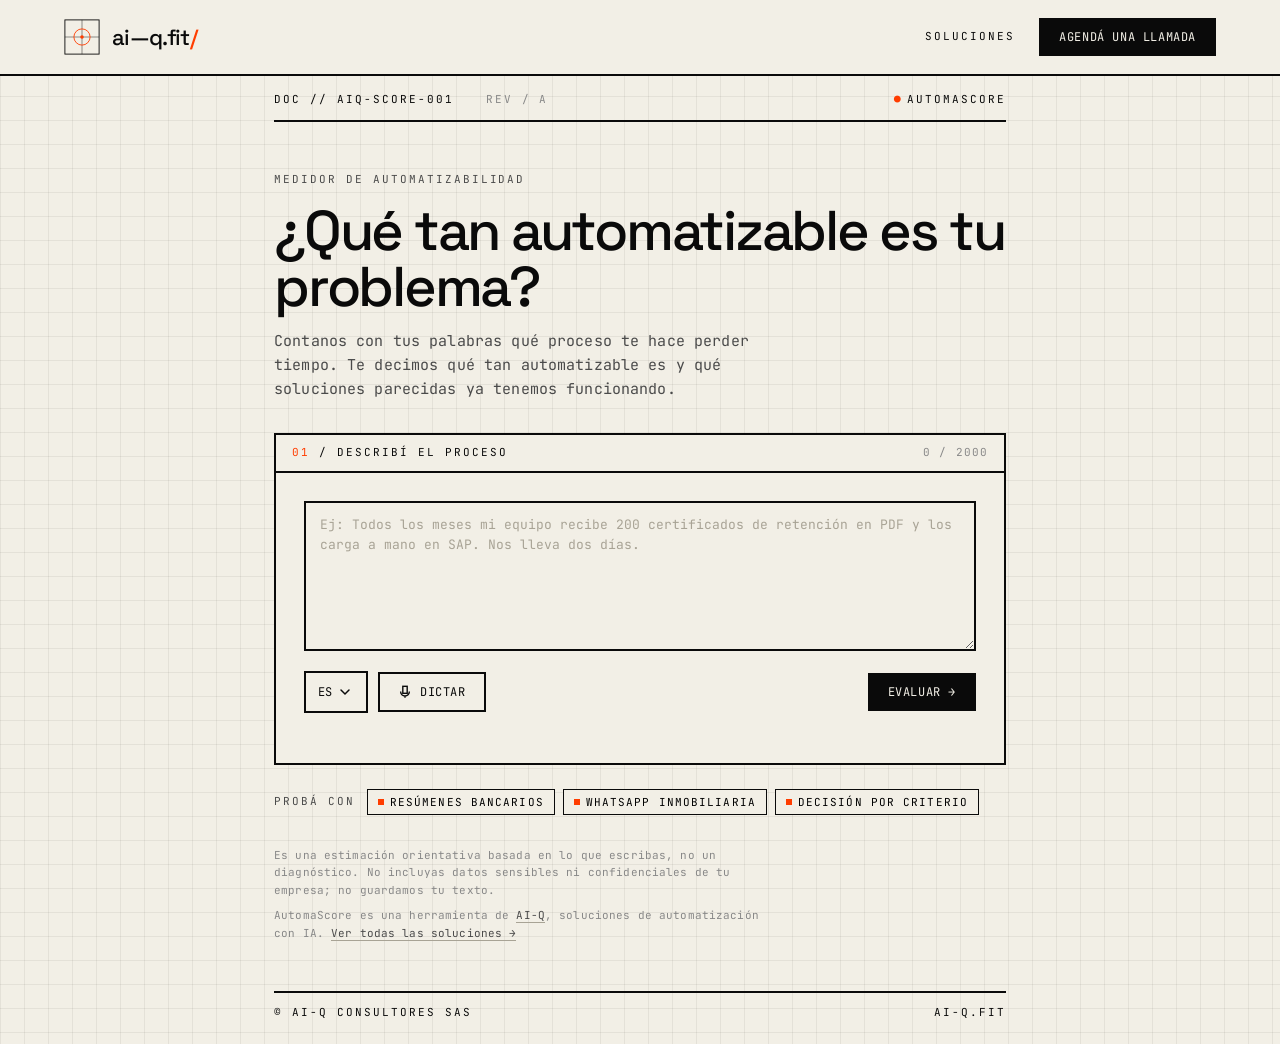
==== site/index.html @ f3881fb4 "UI: usar sistema Blueprint de ai-q.fit (blueprint.css, favicon), estado 'analizando' y follow-up sin" ====
<!DOCTYPE html>
<html lang="es">
<head>
<meta charset="UTF-8">
<meta name="viewport" content="width=device-width, initial-scale=1.0">
<title>AutomaScore · ¿Qué tan automatizable es tu problema?</title>
<meta name="description" content="Contanos qué proceso te hace perder tiempo y te decimos qué tan automatizable es, con ejemplos de soluciones que AI-Q ya tiene funcionando.">
<link rel="canonical" href="https://automascore.com/">
<link rel="icon" type="image/svg+xml" href="favicon.svg">
<link rel="preconnect" href="https://fonts.googleapis.com">
<link rel="preconnect" href="https://fonts.gstatic.com" crossorigin>
<link href="https://fonts.googleapis.com/css2?family=Space+Grotesk:wght@400;500;600;700&family=JetBrains+Mono:wght@400;500;600;700&display=swap" rel="stylesheet">
<link rel="stylesheet" href="blueprint.css">
<style>
  .wrap{max-width:860px;margin:0 auto;padding:0 var(--aq-pad-page-x)}
  .hero{margin:48px 0 32px}
  .hero h1{font-size:clamp(32px,6vw,56px);line-height:1;letter-spacing:-.04em;margin:14px 0 14px;font-weight:500}
  .hero p{max-width:60ch;color:var(--aq-ink2);font-size:15px;margin:0}
  .brand-by{font-size:10px;letter-spacing:.18em;text-transform:uppercase;color:var(--aq-ink3);margin-left:10px;align-self:flex-end;padding-bottom:3px}
  .panel{margin-bottom:var(--aq-space-5)}
  .panel .textarea{min-height:150px;resize:vertical;line-height:1.55}
  .row{display:flex;justify-content:space-between;align-items:center;gap:12px;margin-top:14px;flex-wrap:wrap}
  .btns{display:flex;gap:10px;align-items:center;flex-wrap:wrap}
  .btns .select{width:auto;padding:11px 34px 11px 12px;font-size:12px}
  .btn svg{width:14px;height:14px;display:inline-block}
  .btn.mic.on{border-color:var(--aq-accent);color:var(--aq-accent)}
  .btn.mic.on .dot{display:inline-block;width:8px;height:8px;background:var(--aq-accent);animation:pulse 1s infinite}
  .btn.mic .dot{display:none}
  @keyframes pulse{50%{opacity:.2}}
  .count{font-size:11px;letter-spacing:.1em;color:var(--aq-ink3)}
  #micmsg{font-size:12px;color:var(--aq-ink2);margin:10px 0 0;min-height:1em}
  .chips{display:flex;flex-wrap:wrap;gap:8px;align-items:center;margin:0 0 var(--aq-space-6)}
  .chips .kicker{margin-right:4px}
  .chip{cursor:pointer;font-family:var(--aq-font-mono);transition:all var(--aq-t-fast)}
  .chip:hover{background:var(--aq-ink);color:var(--aq-paper)}
  .recap{border-left:3px solid var(--aq-mute1);padding:2px 0 2px 14px;margin:0 0 18px;font-size:12px;color:var(--aq-ink2);white-space:pre-wrap;max-height:7.5em;overflow:auto}
  .q{font-family:var(--aq-font-display);font-size:20px;line-height:1.3;letter-spacing:-.02em;margin:0 0 16px}
  /* Estado "analizando" */
  .think .panel-header .accent{animation:pulse 1.2s infinite}
  .steps{list-style:none;margin:0 0 18px;padding:0}
  .steps li{display:flex;gap:12px;align-items:center;margin:0;padding:7px 0;font-size:13px;color:var(--aq-mute2);transition:color .2s}
  .panel-body .steps li{padding-left:0}.panel-body .steps li::before{content:none}
  .steps li i{width:14px;height:14px;border:1.5px solid currentColor;flex-shrink:0;position:relative}
  .steps li.done{color:var(--aq-ink)}
  .steps li.done i{background:var(--aq-success);border-color:var(--aq-success)}
  .steps li.done i::after{content:"";position:absolute;left:3px;top:0;width:4px;height:8px;border:solid var(--aq-paper);border-width:0 2px 2px 0;transform:rotate(45deg)}
  .steps li.now{color:var(--aq-ink)}
  .steps li.now i{border-color:var(--aq-accent);animation:pulse 1s infinite}
  .scan{height:6px;border:1.5px solid var(--aq-ink);position:relative;overflow:hidden}
  .scan::after{content:"";position:absolute;top:0;bottom:0;width:30%;background:var(--aq-accent);animation:scan 1.3s ease-in-out infinite}
  @keyframes scan{0%{left:-30%}100%{left:100%}}
  #out.busy{opacity:.45;pointer-events:none;transition:opacity .2s}
  /* Resultado */
  .score{display:flex;align-items:baseline;gap:14px;flex-wrap:wrap}
  .score b{font-family:var(--aq-font-display);font-size:clamp(56px,12vw,88px);line-height:.9;letter-spacing:-.05em;font-weight:500}
  .score small{font-size:.35em;color:var(--aq-ink3);letter-spacing:0}
  .alta{color:var(--aq-success)}.media{color:var(--aq-warn)}.baja{color:var(--aq-accent)}
  .lvl{display:inline-block;border:2px solid currentColor;padding:3px 9px;font-size:11px;letter-spacing:.18em;text-transform:uppercase}
  .meter{height:12px;border:2px solid var(--aq-ink);margin:16px 0 14px;position:relative;background:repeating-linear-gradient(90deg,transparent 0 9.5%,var(--aq-grid-strong) 9.5% 10%)}
  .meter i{display:block;height:100%;background:currentColor}
  .res{font-size:14px;line-height:1.6;margin:0;color:var(--aq-ink)}
  .crit{display:grid;grid-template-columns:150px 1fr 24px;gap:12px;align-items:center;font-size:12px;margin:9px 0;text-transform:uppercase;letter-spacing:.08em}
  .cells{display:grid;grid-template-columns:repeat(5,1fr);gap:3px}
  .cells s{height:10px;border:1.5px solid var(--aq-ink);background:transparent;text-decoration:none}
  .cells s.on{background:var(--aq-ink)}
  .match{padding:14px 0;border-top:1.5px solid var(--aq-ink)}
  .match:first-child{border-top:0;padding-top:0}
  .match a{font-family:var(--aq-font-display);font-size:18px;font-weight:500;letter-spacing:-.02em;border-bottom:2px solid var(--aq-accent)}
  .match .label-tag{margin-left:10px;vertical-align:3px}
  .match p{margin:6px 0 0;font-size:12px;color:var(--aq-ink2)}
  .panel-body ul{margin:0;padding-left:0;list-style:none}
  .panel-body ul li{padding-left:22px;position:relative;font-size:13px}
  .panel-body ul li::before{content:'→';position:absolute;left:0;color:var(--aq-accent)}
  .cta{display:flex;gap:12px;flex-wrap:wrap;margin:8px 0 0}
  .err{border:2px solid var(--aq-accent);color:var(--aq-accent);padding:14px 16px;font-size:13px;margin-bottom:var(--aq-space-5)}
  .note{font-size:11px;line-height:1.6;color:var(--aq-ink3);margin:0 0 8px;max-width:70ch}
  .note a{color:var(--aq-ink2);border-bottom:1px solid var(--aq-mute2)}
  @media(max-width:520px){.crit{grid-template-columns:1fr 90px 20px;gap:8px;font-size:11px}.brand-by{display:none}}
  @media (prefers-reduced-motion:reduce){.scan::after,.steps li.now i,.think .panel-header .accent{animation:none}}
</style>
</head>
<body>

<header class="site-header">
  <div class="site-header-inner">
    <a class="brand" href="https://ai-q.fit">
      <svg class="brand-mark" viewBox="0 0 80 80" aria-hidden="true">
        <rect x="2" y="2" width="76" height="76" fill="none" stroke="#0A0A0A" stroke-width="2"/>
        <line x1="2" y1="40" x2="78" y2="40" stroke="#0A0A0A" stroke-width="1"/>
        <line x1="40" y1="2" x2="40" y2="78" stroke="#0A0A0A" stroke-width="1"/>
        <circle cx="40" cy="40" r="18" fill="none" stroke="#FF3D00" stroke-width="2"/>
        <circle cx="40" cy="40" r="4" fill="#FF3D00"/>
      </svg>
      <span class="brand-wordmark">ai—q.fit<span class="slash">/</span></span>
    </a>
    <nav class="site-nav" style="display:flex">
      <a class="nav-link" href="https://ai-q.fit/soluciones.html">Soluciones</a>
      <a class="btn primary" href="https://calendly.com/dingirfecho/ai-strategy-discovery-call" target="_blank" rel="noopener">Agendá una llamada</a>
    </nav>
  </div>
</header>

<main class="wrap">
  <div class="spec-strip spec-strip-top">
    <div class="spec-strip-group"><span>DOC // AIQ-SCORE-001</span><span class="mute2">REV / A</span></div>
    <div class="spec-strip-group"><span><span class="dot">●</span>AUTOMASCORE</span></div>
  </div>

  <section class="hero">
    <span class="kicker">Medidor de automatizabilidad</span>
    <h1 class="display">¿Qué tan automatizable es tu problema?</h1>
    <p>Contanos con tus palabras qué proceso te hace perder tiempo. Te decimos qué tan automatizable es y qué soluciones parecidas ya tenemos funcionando.</p>
  </section>

  <section class="panel" id="p1">
    <div class="panel-header"><span><span class="accent">01</span> / Describí el proceso</span><span class="count" id="c">0 / 2000</span></div>
    <div class="panel-body">
      <textarea id="t" class="textarea" maxlength="2000" placeholder="Ej: Todos los meses mi equipo recibe 200 certificados de retención en PDF y los carga a mano en SAP. Nos lleva dos días."></textarea>
      <div class="row">
        <div class="btns">
          <select id="lang" class="select" hidden aria-label="Idioma del dictado">
            <option value="es-AR" selected>ES</option>
            <option value="en-US">EN</option>
            <option value="pt-BR">PT</option>
          </select>
          <button id="mic" class="btn mic" type="button" hidden aria-pressed="false">
            <svg viewBox="0 0 16 16" fill="none" stroke="currentColor" stroke-width="1.6" aria-hidden="true"><rect x="5.5" y="1.5" width="5" height="8" /><path d="M3 7.5a5 5 0 0010 0M8 12.5v2"/></svg>
            <span class="dot"></span><span class="lbl">Dictar</span>
          </button>
        </div>
        <button id="go" class="btn primary" type="button">Evaluar →</button>
      </div>
      <p id="micmsg" aria-live="polite"></p>
    </div>
  </section>

  <div class="chips">
    <span class="kicker">Probá con</span>
    <button class="chip" type="button" data-e="Cada mes bajo los resúmenes del banco en PDF y los paso a Excel a mano para conciliar. Son 6 cuentas en distintos bancos."><span class="chip-dot"></span>resúmenes bancarios</button>
    <button class="chip" type="button" data-e="Tengo una inmobiliaria y los clientes escriben por WhatsApp a cualquier hora preguntando por propiedades. No llego a contestar todo."><span class="chip-dot"></span>WhatsApp inmobiliaria</button>
    <button class="chip" type="button" data-e="Mi jefe decide a ojo qué proveedores renegociar según cómo le cae cada uno."><span class="chip-dot"></span>decisión por criterio</button>
  </div>

  <div id="out" aria-live="polite"></div>
  <div id="think" aria-live="polite"></div>

  <p class="note">Es una estimación orientativa basada en lo que escribas, no un diagnóstico. No incluyas datos sensibles ni confidenciales de tu empresa; no guardamos tu texto.</p>
  <p class="note">AutomaScore es una herramienta de <a href="https://ai-q.fit">AI-Q</a>, soluciones de automatización con IA. <a href="https://ai-q.fit/soluciones.html">Ver todas las soluciones →</a></p>

  <div class="spec-strip spec-strip-bottom">
    <div class="spec-strip-group"><span>© AI-Q Consultores SAS</span></div>
    <div class="spec-strip-group"><span><a href="https://ai-q.fit">ai-q.fit</a></span></div>
  </div>
</main>

<script>
// URL del Worker desplegado (ver worker/worker.js)
const ENDPOINT = "https://api.automascore.com";
const CALENDLY = "https://calendly.com/dingirfecho/ai-strategy-discovery-call";
const MAXC = 2000;
const LABELS = {repetitividad:"Repetitividad",reglas_claras:"Reglas claras",datos:"Datos digitales",integracion:"Integrabilidad",impacto:"Impacto",riesgo_bajo:"Riesgo bajo"};
const STEPS = ["Leyendo tu descripción","Cruzando con las 11 soluciones del catálogo","Puntuando 6 criterios","Armando tu informe"];
const $ = id => document.getElementById(id);
const esc = s => String(s ?? "").replace(/[&<>"']/g, m => ({"&":"&amp;","<":"&lt;",">":"&gt;",'"':"&quot;","'":"&#39;"}[m]));

$("t").addEventListener("input", e => $("c").textContent = e.target.value.length + " / " + MAXC);
document.querySelectorAll(".chip").forEach(a => a.onclick = () => { $("t").value = a.dataset.e; $("t").dispatchEvent(new Event("input")); $("t").focus(); });

// ---- Dictado por voz (Web Speech API del navegador) ----
(() => {
  const SR = window.SpeechRecognition || window.webkitSpeechRecognition;
  const mic = $("mic"), msg = $("micmsg"), ta = $("t");
  if (!SR) return;                       // navegador sin soporte: el botón queda oculto
  mic.hidden = false;
  const sel = $("lang");
  sel.hidden = false;
  const rec = new SR();
  rec.lang = sel.value;                  // español por defecto, sin depender del idioma del navegador
  sel.onchange = () => { if (listening) rec.stop(); rec.lang = sel.value; };
  rec.continuous = true;
  rec.interimResults = true;
  let base = "", listening = false;

  const setUI = on => {
    listening = on;
    mic.classList.toggle("on", on);
    mic.setAttribute("aria-pressed", on);
    mic.querySelector(".lbl").textContent = on ? "Detener" : "Dictar";
    msg.textContent = on ? "Escuchando… hablá con naturalidad y después revisá el texto." : "";
  };
  rec.onresult = e => {
    let finals = "", interim = "";
    for (let i = 0; i < e.results.length; i++) {
      const tr = e.results[i][0].transcript;
      e.results[i].isFinal ? finals += tr : interim += tr;
    }
    ta.value = (base + " " + finals + interim).replace(/\s+/g, " ").trim().slice(0, MAXC);
    ta.dispatchEvent(new Event("input"));
  };
  rec.onerror = e => {
    const m = {"not-allowed":"No tenemos permiso para usar el micrófono. Habilitalo en el navegador.",
               "no-speech":"No escuchamos nada. Probá de nuevo.",
               "audio-capture":"No encontramos un micrófono.",
               "network":"El dictado necesita conexión a internet."};
    setUI(false);
    msg.textContent = m[e.error] || "No pudimos usar el dictado. Podés escribir el texto.";
  };
  rec.onend = () => { if (listening) setUI(false); };
  mic.onclick = () => {
    if (listening) { rec.stop(); return; }
    base = ta.value.trim();
    try { rec.start(); setUI(true); } catch { /* ya estaba iniciado */ }
  };
})();

// ---- Estado "analizando" ----
let timer = null;
function showThinking() {
  const li = STEPS.map((s, i) => `<li data-i="${i}"><i></i>${s}</li>`).join("");
  $("think").innerHTML = `<section class="panel think" role="status"><div class="panel-header"><span><span class="accent">●</span> Analizando</span><span class="kicker-tiny">unos segundos</span></div>
    <div class="panel-body"><ul class="steps">${li}</ul><div class="scan"></div></div></section>`;
  let n = 0;
  const paint = () => document.querySelectorAll("#think .steps li").forEach((el, i) => {
    el.className = i < n ? "done" : i === n ? "now" : "";
  });
  paint();
  clearInterval(timer);
  timer = setInterval(() => { if (n < STEPS.length - 1) { n++; paint(); } }, 2200);
  $("think").scrollIntoView({behavior: "smooth", block: "center"});
}
function hideThinking() { clearInterval(timer); $("think").innerHTML = ""; }

// La descripción original y las respuestas a repreguntas se guardan acá, no en el cuadro de texto,
// para que el contexto no se pierda aunque el visitante edite o borre el cuadro.
let contexto = "";
let ocupado = false;

async function evaluar() {
  if (ocupado) return;
  ocupado = true;
  const out = $("out");
  const btns = [...document.querySelectorAll("#go, #go2")];
  const t2 = $("t2");
  btns.forEach(b => b.disabled = true);
  $("t").disabled = true; if (t2) t2.disabled = true;
  out.classList.add("busy");           // lo anterior queda visible pero atenuado: nada desaparece de golpe
  showThinking();
  let html = "", d = null;
  try {
    const r = await fetch(ENDPOINT, {method:"POST", headers:{"Content-Type":"application/json"}, body: JSON.stringify({texto: contexto})});
    d = await r.json();
    if (!r.ok) throw new Error(d.error || "Error");
    html = render(d);
  } catch (e) {
    d = null;
    html = '<div class="err" role="alert">' + esc(e.message || "No pudimos evaluar el caso. Probá de nuevo.") + '</div>' + (out.dataset.keep || "");
  }
  hideThinking();
  out.classList.remove("busy");
  out.innerHTML = html;
  out.dataset.keep = d && d.suficiente_info === false ? html : "";
  $("t").disabled = false;
  ocupado = false;
  document.querySelectorAll("#go").forEach(b => b.disabled = false);
  if (d && d.suficiente_info === false) {
    const t2n = $("t2"), go2 = $("go2");
    t2n.focus();
    t2n.addEventListener("keydown", e => { if (e.key === "Enter" && (e.metaKey || e.ctrlKey)) go2.click(); });
    go2.onclick = () => {
      const resp = t2n.value.trim();
      if (resp.length < 3) { t2n.focus(); return; }
      contexto += `\n\n[Pregunta de AI-Q] ${d.pregunta || ""}\n[Respuesta del visitante] ${resp}`;
      evaluar();
    };
  } else if (d) {
    out.scrollIntoView({behavior: "smooth", block: "start"});
  }
}

$("go").onclick = () => {
  if (document.querySelector("#mic.on")) $("mic").click();   // corta el dictado antes de enviar
  const texto = $("t").value.trim();
  if (texto.length < 25) { $("out").innerHTML = '<div class="err" role="alert">Contanos un poco más para poder evaluarlo.</div>'; return; }
  contexto = texto;
  $("out").dataset.keep = "";
  evaluar();
};

function render(d) {
  if (d.suficiente_info === false) {
    return `<section class="panel"><div class="panel-header"><span><span class="accent">02</span> / Necesitamos un dato más</span></div>
      <div class="panel-body">
        <div class="recap"><b>Tu descripción:</b> ${esc(contexto.split("\n\n[Pregunta")[0])}</div>
        <p class="q">${esc(d.pregunta || "¿Podés describir el proceso con más detalle?")}</p>
        <textarea id="t2" class="textarea" maxlength="600" style="min-height:90px" placeholder="Tu respuesta…" aria-label="Tu respuesta"></textarea>
        <div class="row"><span class="count">Tu descripción anterior se conserva</span><button id="go2" class="btn primary" type="button">Responder →</button></div>
      </div></section>`;
  }
  const crit = Object.entries(LABELS).map(([k, l]) => {
    const v = Math.min(5, Math.max(1, d.criterios?.[k] || 1));
    return `<div class="crit"><span>${l}</span><div class="cells">${[1,2,3,4,5].map(i => `<s class="${i <= v ? "on" : ""}"></s>`).join("")}</div><b>${v}</b></div>`;
  }).join("");
  const matches = (d.matches || []).map(m => `
    <div class="match"><a href="${esc(m.url)}" target="_blank" rel="noopener">${esc(m.nombre)}</a>
    <span class="label-tag ${m.tipo === 'directo' ? 'accent' : ''}">${esc(m.tipo)}</span>
    <p>${esc(m.area)} · ${esc(m.por_que)}</p></div>`).join("");
  const val = (d.puntos_a_validar || []).map(p => `<li>${esc(p)}</li>`).join("");
  return `
  <section class="panel ${d.nivel}"><div class="panel-header"><span><span class="accent">02</span> / Automatizabilidad estimada</span></div>
    <div class="panel-body">
      <div class="score"><b>${d.puntaje}<small>/100</small></b><span class="lvl">${esc(d.nivel)}</span></div>
      <div class="meter"><i style="width:${d.puntaje}%"></i></div>
      <p class="res" style="color:var(--aq-ink)">${esc(d.resumen)}</p>
    </div></section>
  <section class="panel"><div class="panel-header"><span>Detalle por criterio</span></div><div class="panel-body">${crit}</div></section>
  <section class="panel"><div class="panel-header"><span>Lo que ya tenemos funcionando</span></div><div class="panel-body">${matches || "<p style='margin:0'>No encontramos una solución del catálogo que lo cubra tal cual, pero podemos evaluarlo a medida.</p>"}</div></section>
  <section class="panel"><div class="panel-header"><span>Cómo se automatizaría</span></div><div class="panel-body"><p style="margin:0">${esc(d.como_se_automatizaria)}</p></div></section>
  ${val ? `<section class="panel"><div class="panel-header"><span>A validar en una llamada</span></div><div class="panel-body"><ul>${val}</ul></div></section>` : ""}
  <div class="cta"><a class="btn accent btn-lg" href="${CALENDLY}" target="_blank" rel="noopener">Agendá una llamada →</a>
  <a class="btn btn-lg" href="mailto:fedeandino@ai-q.fit?subject=Consulta%20desde%20AutomaScore">Pedí una cotización</a></div>
  <div style="height:var(--aq-space-6)"></div>`;
}
</script>
</body>
</html>
---- site/blueprint.css ----
/* ============================================================
   ai-q.fit · Blueprint Technical Design System
   Single source of truth for the entire site.
   ============================================================ */

:root {
  /* ─── Color tokens ─────────────────────────────────────── */
  --aq-paper:    #F2EFE6;
  --aq-paper2:   #E8E3D4;
  --aq-ink:      #0A0A0A;
  --aq-ink2:     #4A4A4A;
  --aq-ink3:     #888888;
  --aq-accent:   #FF3D00;
  --aq-blue:     #1740E6;
  --aq-mute1:    #D9D3C0;
  --aq-mute2:    #A8A395;
  --aq-success:  #1F7A4A;
  --aq-warn:     #E69500;

  --aq-grid:        rgba(0, 0, 0, 0.06);
  --aq-grid-strong: rgba(0, 0, 0, 0.12);

  /* ─── Type ─────────────────────────────────────────────── */
  --aq-font-mono:    'JetBrains Mono', ui-monospace, SFMono-Regular, monospace;
  --aq-font-display: 'Space Grotesk', system-ui, sans-serif;

  --aq-fs-display-xl: 120px;
  --aq-fs-display-lg: 64px;
  --aq-fs-display-md: 40px;
  --aq-fs-h1: 48px;
  --aq-fs-h2: 32px;
  --aq-fs-h3: 24px;
  --aq-fs-body-lg: 15px;
  --aq-fs-body: 13px;
  --aq-fs-meta: 11px;
  --aq-fs-tiny: 10px;

  --aq-lh-body: 1.45;
  --aq-lh-prose: 1.6;
  --aq-lh-tight: 1.2;

  --aq-track-kicker: 0.18em;
  --aq-track-meta: 0.10em;
  --aq-track-display: -0.04em;

  /* ─── Spacing ──────────────────────────────────────────── */
  --aq-space-1: 4px;
  --aq-space-2: 8px;
  --aq-space-3: 12px;
  --aq-space-4: 16px;
  --aq-space-5: 24px;
  --aq-space-6: 32px;
  --aq-space-7: 48px;
  --aq-space-8: 64px;
  --aq-space-9: 80px;

  --aq-pad-page-x: 64px;
  --aq-pad-page-x-sm: 24px;
  --aq-section-gap: 64px;
  --aq-panel-pad: 28px;

  /* ─── Borders ──────────────────────────────────────────── */
  --aq-border-thin:   1.5px solid var(--aq-ink);
  --aq-border:        2px solid var(--aq-ink);
  --aq-border-thick:  3px solid var(--aq-ink);
  --aq-border-accent: 2px solid var(--aq-accent);

  --aq-radius: 0px;
  --aq-shadow: none;

  --aq-t-fast: 0.15s ease;
  --aq-t-med:  0.2s ease;
}

/* ============================================================
   Base
   ============================================================ */

*, *::before, *::after { box-sizing: border-box; }
html, body { margin: 0; padding: 0; }

body {
  background: var(--aq-paper);
  color: var(--aq-ink);
  font-family: var(--aq-font-mono);
  font-size: var(--aq-fs-body);
  line-height: var(--aq-lh-body);
  letter-spacing: 0.01em;
  background-image:
    linear-gradient(var(--aq-grid) 1px, transparent 1px),
    linear-gradient(90deg, var(--aq-grid) 1px, transparent 1px);
  background-size: 24px 24px;
  min-height: 100vh;
}

img, svg { display: block; max-width: 100%; }

a {
  color: var(--aq-ink);
  text-decoration: none;
  transition: color var(--aq-t-fast);
}
a:hover { color: var(--aq-accent); }

p { margin: 0 0 var(--aq-space-4); line-height: var(--aq-lh-prose); }
ul, ol { margin: 0 0 var(--aq-space-4); padding-left: var(--aq-space-5); }
li { margin-bottom: var(--aq-space-2); line-height: var(--aq-lh-prose); }

hr.sep {
  border: 0;
  border-top: var(--aq-border-thin);
  margin: 0;
}

/* ============================================================
   Typography
   ============================================================ */

.display {
  font-family: var(--aq-font-display);
  letter-spacing: var(--aq-track-display);
  font-weight: 500;
  line-height: var(--aq-lh-tight);
}

.display-xl {
  font-family: var(--aq-font-display);
  font-size: var(--aq-fs-display-xl);
  line-height: 0.9;
  letter-spacing: var(--aq-track-display);
  font-weight: 500;
  margin: 0;
}

.display-lg {
  font-family: var(--aq-font-display);
  font-size: var(--aq-fs-display-lg);
  line-height: 0.95;
  letter-spacing: var(--aq-track-display);
  font-weight: 500;
  margin: 0;
}

.display-md {
  font-family: var(--aq-font-display);
  font-size: var(--aq-fs-display-md);
  line-height: 1.05;
  letter-spacing: var(--aq-track-display);
  font-weight: 500;
  margin: 0;
}

h1, h2, h3, h4 {
  font-family: var(--aq-font-display);
  letter-spacing: var(--aq-track-display);
  font-weight: 500;
  margin: 0 0 var(--aq-space-4);
}
h1 { font-size: var(--aq-fs-h1); line-height: 1.1;  letter-spacing: -0.03em; }
h2 { font-size: var(--aq-fs-h2); line-height: 1.15; letter-spacing: -0.03em; }
h3 { font-size: var(--aq-fs-h3); line-height: 1.25; letter-spacing: -0.02em; }
h4 { font-size: 18px; line-height: 1.3;  letter-spacing: -0.02em; }

.kicker {
  font-family: var(--aq-font-mono);
  text-transform: uppercase;
  letter-spacing: var(--aq-track-kicker);
  font-size: var(--aq-fs-meta);
  color: var(--aq-ink2);
  display: inline-block;
}

.kicker-tiny {
  font-family: var(--aq-font-mono);
  text-transform: uppercase;
  letter-spacing: var(--aq-track-meta);
  font-size: var(--aq-fs-tiny);
  color: var(--aq-ink3);
}

.body-lg { font-size: var(--aq-fs-body-lg); line-height: var(--aq-lh-prose); }
.body-default { font-size: var(--aq-fs-body); line-height: var(--aq-lh-body); }

.muted { color: var(--aq-ink2); }
.mute2 { color: var(--aq-ink3); }
.accent { color: var(--aq-accent); }
.blue { color: var(--aq-blue); }

/* ============================================================
   Layout
   ============================================================ */

.page {
  max-width: 1280px;
  margin: 0 auto;
  padding: 0 var(--aq-pad-page-x);
}

.section {
  margin-bottom: var(--aq-section-gap);
}

.section-head {
  display: flex;
  justify-content: space-between;
  align-items: baseline;
  margin-bottom: var(--aq-space-5);
  gap: var(--aq-space-4);
}
.section-head .kicker + .display,
.section-head .kicker + h2 {
  margin-top: var(--aq-space-2);
}

/* ============================================================
   Spec strips — header and footer of the page
   ============================================================ */

.spec-strip {
  display: flex;
  justify-content: space-between;
  align-items: center;
  font-size: var(--aq-fs-meta);
  letter-spacing: var(--aq-track-kicker);
  text-transform: uppercase;
  padding: 12px 0;
  gap: var(--aq-space-5);
}

.spec-strip-top {
  border-bottom: var(--aq-border);
  padding-top: 16px;
}

.spec-strip-bottom {
  border-top: var(--aq-border);
  margin-top: var(--aq-space-7);
  padding-bottom: 24px;
}

.spec-strip-group {
  display: flex;
  gap: var(--aq-space-6);
  flex-wrap: wrap;
}

.spec-strip .dot {
  color: var(--aq-accent);
  margin-right: 4px;
}

/* ============================================================
   Top contact bar
   ============================================================ */

.top-contact-bar {
  background: var(--aq-paper2);
  border-bottom: var(--aq-border);
  padding: 14px var(--aq-pad-page-x);
  display: flex;
  align-items: center;
  justify-content: center;
  gap: var(--aq-space-3);
}

.top-contact-bar .top-contact-label {
  font-family: var(--aq-font-mono);
  font-size: var(--aq-fs-meta);
  letter-spacing: var(--aq-track-kicker);
  text-transform: uppercase;
  color: var(--aq-ink2);
}

.top-contact-btn {
  padding: 10px 22px;
}

@media (max-width: 768px) {
  .top-contact-bar {
    padding: 12px var(--aq-pad-page-x-sm);
    gap: var(--aq-space-2);
  }
  .top-contact-bar .top-contact-label { display: none; }
  .top-contact-btn {
    padding: 9px 16px;
    font-size: 11px;
  }
}

@media print {
  .top-contact-bar { display: none; }
}

/* ============================================================
   Header & nav
   ============================================================ */

.site-header {
  border-bottom: var(--aq-border);
  background: var(--aq-paper);
  position: sticky;
  top: 0;
  z-index: 100;
}

.site-header-inner {
  max-width: 1280px;
  margin: 0 auto;
  padding: 18px var(--aq-pad-page-x);
  display: flex;
  align-items: center;
  justify-content: space-between;
  gap: var(--aq-space-5);
}

.brand {
  display: flex;
  align-items: center;
  gap: var(--aq-space-3);
  text-decoration: none;
  color: var(--aq-ink);
}

.brand-mark {
  width: 36px;
  height: 36px;
  flex-shrink: 0;
}

.brand-wordmark {
  font-family: var(--aq-font-display);
  font-size: 22px;
  font-weight: 500;
  letter-spacing: -0.03em;
  line-height: 1;
}
.brand-wordmark .slash { color: var(--aq-accent); }

.site-nav {
  display: flex;
  align-items: center;
  gap: var(--aq-space-5);
}

.nav-link {
  font-family: var(--aq-font-mono);
  font-size: var(--aq-fs-meta);
  text-transform: uppercase;
  letter-spacing: var(--aq-track-kicker);
  color: var(--aq-ink);
  padding: 6px 0;
  transition: color var(--aq-t-fast);
  position: relative;
  cursor: pointer;
  background: none;
  border: none;
}
.nav-link:hover { color: var(--aq-accent); }

.nav-dropdown {
  position: relative;
}
.nav-dropdown-menu {
  position: absolute;
  top: 100%;
  left: -8px;
  background: var(--aq-paper);
  border: var(--aq-border);
  min-width: 220px;
  padding: var(--aq-space-2) 0;
  display: none;
  z-index: 200;
}
/* Invisible hover bridge: extends the trigger area down so the cursor doesn't
   leave the hover region when moving from the button to the menu. */
.nav-dropdown::after {
  content: "";
  position: absolute;
  top: 100%;
  left: 0;
  width: 100%;
  height: 12px;
  display: none;
}
.nav-dropdown:hover::after,
.nav-dropdown:focus-within::after { display: block; }
.nav-dropdown:hover .nav-dropdown-menu,
.nav-dropdown:focus-within .nav-dropdown-menu { display: block; }
.nav-dropdown-menu a {
  display: block;
  padding: 8px 16px;
  font-family: var(--aq-font-mono);
  font-size: var(--aq-fs-meta);
  text-transform: uppercase;
  letter-spacing: var(--aq-track-meta);
  color: var(--aq-ink);
}
.nav-dropdown-menu a:hover {
  background: var(--aq-ink);
  color: var(--aq-paper);
}

.lang-switch {
  font-family: var(--aq-font-mono);
  font-size: var(--aq-fs-meta);
  text-transform: uppercase;
  letter-spacing: var(--aq-track-kicker);
  padding: 6px 10px;
  border: var(--aq-border-thin);
  background: var(--aq-paper);
  color: var(--aq-ink);
  cursor: pointer;
  transition: all var(--aq-t-fast);
}
.lang-switch:hover {
  background: var(--aq-ink);
  color: var(--aq-paper);
}

.hamburger {
  display: none;
  background: none;
  border: var(--aq-border);
  padding: 8px 10px;
  cursor: pointer;
  font-family: var(--aq-font-mono);
  font-size: 14px;
  line-height: 1;
}

/* ============================================================
   Buttons
   ============================================================ */

.btn {
  font-family: var(--aq-font-mono);
  font-size: 12px;
  letter-spacing: 0.05em;
  text-transform: uppercase;
  padding: 11px 18px;
  border: var(--aq-border);
  background: var(--aq-paper);
  color: var(--aq-ink);
  cursor: pointer;
  transition: all var(--aq-t-fast);
  display: inline-flex;
  align-items: center;
  gap: 8px;
  border-radius: var(--aq-radius);
  text-decoration: none;
  line-height: 1;
}
.btn:hover {
  background: var(--aq-ink);
  color: var(--aq-paper);
}
.btn.primary {
  background: var(--aq-ink);
  color: var(--aq-paper);
}
.btn.primary:hover {
  background: var(--aq-accent);
  border-color: var(--aq-accent);
  color: var(--aq-paper);
}
.btn.accent {
  background: var(--aq-accent);
  border-color: var(--aq-accent);
  color: var(--aq-paper);
}
.btn.accent:hover {
  background: var(--aq-ink);
  border-color: var(--aq-ink);
  color: var(--aq-paper);
}
.btn.draft {
  border-style: dashed;
}
.btn:disabled {
  opacity: 0.4;
  cursor: not-allowed;
}
.btn-lg {
  padding: 16px 26px;
  font-size: 13px;
}

/* ============================================================
   Panel — bordered surface with optional header bar
   ============================================================ */

.panel {
  border: var(--aq-border);
  background: var(--aq-paper);
  position: relative;
}
.panel-header {
  border-bottom: var(--aq-border);
  padding: 10px 16px;
  display: flex;
  justify-content: space-between;
  align-items: center;
  font-family: var(--aq-font-mono);
  font-size: var(--aq-fs-meta);
  text-transform: uppercase;
  letter-spacing: var(--aq-track-kicker);
  gap: var(--aq-space-3);
}
.panel-header .accent { color: var(--aq-accent); }
.panel-body { padding: var(--aq-panel-pad); }

.panel-grid {
  background-image:
    linear-gradient(rgba(0,0,0,0.04) 1px, transparent 1px),
    linear-gradient(90deg, rgba(0,0,0,0.04) 1px, transparent 1px);
  background-size: 20px 20px;
}

/* Registration crosshairs at panel corners */
.crosshair {
  position: absolute;
  width: 16px;
  height: 16px;
  pointer-events: none;
}
.crosshair::before,
.crosshair::after {
  content: '';
  position: absolute;
  background: var(--aq-ink);
}
.crosshair::before { width: 16px; height: 2px; top: 7px; left: 0; }
.crosshair::after  { width: 2px; height: 16px; left: 7px; top: 0; }
.crosshair.tl { top: -8px; left: -8px; }
.crosshair.tr { top: -8px; right: -8px; }
.crosshair.bl { bottom: -8px; left: -8px; }
.crosshair.br { bottom: -8px; right: -8px; }

/* ============================================================
   Inputs
   ============================================================ */

.input,
.select,
.textarea {
  width: 100%;
  border: var(--aq-border);
  background: var(--aq-paper);
  padding: 12px 14px;
  font-family: var(--aq-font-mono);
  font-size: var(--aq-fs-body);
  color: var(--aq-ink);
  border-radius: var(--aq-radius);
  transition: border-color var(--aq-t-fast);
  -webkit-appearance: none;
  -moz-appearance: none;
  appearance: none;
}
.input:focus,
.select:focus,
.textarea:focus {
  outline: none;
  border-color: var(--aq-accent);
}
.input::placeholder,
.textarea::placeholder { color: var(--aq-mute2); }

.select {
  background-image: url("data:image/svg+xml,%3Csvg xmlns='http://www.w3.org/2000/svg' width='14' height='14' viewBox='0 0 14 14'%3E%3Cpath d='M3 5l4 4 4-4' stroke='%230A0A0A' stroke-width='1.5' fill='none' stroke-linecap='round'/%3E%3C/svg%3E");
  background-repeat: no-repeat;
  background-position: right 14px center;
  padding-right: 36px;
  cursor: pointer;
}

.field { margin-bottom: var(--aq-space-4); }
.field-label {
  display: block;
  font-family: var(--aq-font-mono);
  font-size: var(--aq-fs-meta);
  text-transform: uppercase;
  letter-spacing: var(--aq-track-meta);
  margin-bottom: 6px;
  color: var(--aq-ink);
}
.field-label .req { color: var(--aq-accent); }
.field-label .opt { color: var(--aq-ink3); }

/* ============================================================
   Chips & label tags
   ============================================================ */

.chip {
  display: inline-flex;
  align-items: center;
  gap: 6px;
  padding: 5px 10px;
  border: var(--aq-border-thin);
  font-family: var(--aq-font-mono);
  font-size: var(--aq-fs-meta);
  text-transform: uppercase;
  letter-spacing: var(--aq-track-meta);
  background: var(--aq-paper);
}
.chip-dot {
  width: 6px;
  height: 6px;
  background: var(--aq-accent);
  flex-shrink: 0;
}
.chip-dot.blue { background: var(--aq-blue); }
.chip-dot.success { background: var(--aq-success); }
.chip-dot.warn { background: var(--aq-warn); }
.chip-dot.ink { background: var(--aq-ink); }

.label-tag {
  background: var(--aq-ink);
  color: var(--aq-paper);
  padding: 2px 7px;
  font-family: var(--aq-font-mono);
  font-size: var(--aq-fs-tiny);
  letter-spacing: var(--aq-track-meta);
  text-transform: uppercase;
  display: inline-block;
}
.label-tag.accent {
  background: var(--aq-accent);
  color: var(--aq-paper);
}

/* ============================================================
   Grids
   ============================================================ */

.grid {
  display: grid;
  gap: var(--aq-space-4);
}
.grid-2 { grid-template-columns: repeat(2, 1fr); }
.grid-3 { grid-template-columns: repeat(3, 1fr); }
.grid-4 { grid-template-columns: repeat(4, 1fr); }

.grid-bordered {
  border: var(--aq-border);
  gap: 0;
}
.grid-bordered > * {
  border-right: var(--aq-border-thin);
  border-bottom: var(--aq-border-thin);
  padding: 20px 16px;
}
.grid-bordered.grid-4 > *:nth-child(4n) { border-right: 0; }
.grid-bordered.grid-3 > *:nth-child(3n) { border-right: 0; }
.grid-bordered.grid-2 > *:nth-child(2n) { border-right: 0; }

/* ============================================================
   Type cards (for 16 AI-Q types grid)
   ============================================================ */

.type-card {
  border: var(--aq-border);
  background: var(--aq-paper);
  padding: 0;
  display: flex;
  flex-direction: column;
  text-decoration: none;
  color: var(--aq-ink);
  transition: all var(--aq-t-fast);
  position: relative;
  min-height: 220px;
}
.type-card:hover {
  background: var(--aq-paper2);
  color: var(--aq-ink);
}
.type-card:hover .type-card-arrow {
  transform: translateX(4px);
}

.type-card-header {
  display: flex;
  justify-content: space-between;
  align-items: center;
  padding: 10px 16px;
  border-bottom: var(--aq-border);
  font-family: var(--aq-font-mono);
  font-size: var(--aq-fs-meta);
  text-transform: uppercase;
  letter-spacing: var(--aq-track-kicker);
}
.type-card-header .code-dot {
  color: var(--aq-accent);
  font-weight: 600;
}

.type-card-body {
  padding: var(--aq-space-5) 20px;
  flex: 1;
  display: flex;
  flex-direction: column;
}
.type-card-code {
  font-family: var(--aq-font-display);
  font-size: 44px;
  font-weight: 500;
  letter-spacing: -0.04em;
  line-height: 1;
  margin-bottom: 10px;
}
.type-card-name {
  font-family: var(--aq-font-display);
  font-size: 18px;
  font-weight: 500;
  letter-spacing: -0.02em;
  margin-bottom: 8px;
  line-height: 1.2;
}
.type-card-desc {
  font-family: var(--aq-font-mono);
  font-size: var(--aq-fs-body);
  line-height: var(--aq-lh-prose);
  color: var(--aq-ink2);
  flex: 1;
}
.type-card-footer {
  border-top: var(--aq-border-thin);
  padding: 10px 16px;
  display: flex;
  justify-content: space-between;
  align-items: center;
  font-family: var(--aq-font-mono);
  font-size: var(--aq-fs-meta);
  text-transform: uppercase;
  letter-spacing: var(--aq-track-meta);
}
.type-card-arrow {
  font-size: 16px;
  transition: transform var(--aq-t-fast);
}

/* Variant: target type CPBI */
.type-card.is-target { border-color: var(--aq-accent); }
.type-card.is-target .type-card-header {
  background: var(--aq-accent);
  color: var(--aq-paper);
  border-bottom-color: var(--aq-accent);
}

/* ============================================================
   Hero / title block
   ============================================================ */

.title-block {
  display: grid;
  grid-template-columns: 1fr auto;
  gap: var(--aq-space-6);
  align-items: end;
  margin: 56px 0;
}
.title-block .kicker { margin-bottom: 18px; }

.title-block-mark {
  width: 80px;
  height: 80px;
  flex-shrink: 0;
}

/* ============================================================
   Dimension cards
   ============================================================ */

.dim-card {
  border: var(--aq-border);
  padding: var(--aq-space-5);
  background: var(--aq-paper);
}
.dim-card .kicker { margin-bottom: 8px; }
.dim-card h3 { margin-bottom: 14px; }
.dim-poles {
  display: flex;
  justify-content: space-between;
  align-items: center;
  font-family: var(--aq-font-mono);
  font-size: var(--aq-fs-meta);
  text-transform: uppercase;
  letter-spacing: var(--aq-track-meta);
  border-top: var(--aq-border-thin);
  padding-top: 12px;
  margin-top: 16px;
}
.dim-poles .pole-divider { color: var(--aq-ink3); }

/* ============================================================
   Service module cards
   ============================================================ */

.mod-card {
  display: flex;
  flex-direction: column;
}
.mod-card .panel-body {
  flex: 1;
  display: flex;
  flex-direction: column;
}
.mod-card-footer {
  margin-top: 20px;
  padding-top: 16px;
  border-top: var(--aq-border-thin);
  display: flex;
  justify-content: space-between;
  align-items: center;
  font-family: var(--aq-font-mono);
  font-size: var(--aq-fs-meta);
  text-transform: uppercase;
  letter-spacing: var(--aq-track-meta);
}
.mod-card:hover .mod-card-arrow {
  transform: translateX(4px);
}
.mod-card-arrow {
  font-size: 16px;
  transition: transform var(--aq-t-fast);
}

/* ============================================================
   Responsive
   ============================================================ */

@media (max-width: 1024px) {
  :root {
    --aq-pad-page-x: 48px;
    --aq-fs-display-xl: 80px;
    --aq-fs-display-lg: 48px;
  }
  .grid-3 { grid-template-columns: repeat(2, 1fr); }
  .grid-4 { grid-template-columns: repeat(2, 1fr); }
  .grid-bordered.grid-4 > *:nth-child(4n) { border-right: var(--aq-border-thin); }
  .grid-bordered.grid-4 > *:nth-child(2n) { border-right: 0; }
}

@media (max-width: 768px) {
  :root {
    --aq-pad-page-x: 24px;
    --aq-fs-display-xl: 56px;
    --aq-fs-display-lg: 36px;
    --aq-fs-display-md: 28px;
    --aq-fs-h1: 32px;
    --aq-fs-h2: 24px;
    --aq-section-gap: 48px;
    --aq-grid: rgba(0, 0, 0, 0.04);
  }
  .site-nav { display: none; }
  .site-nav.open {
    display: flex;
    position: absolute;
    top: 100%;
    left: 0;
    right: 0;
    flex-direction: column;
    align-items: stretch;
    background: var(--aq-paper);
    border-bottom: var(--aq-border);
    padding: var(--aq-space-4) var(--aq-pad-page-x);
    gap: var(--aq-space-3);
  }
  .site-nav.open .nav-dropdown-menu {
    position: static;
    border: none;
    border-left: var(--aq-border-thin);
    margin: 4px 0 4px var(--aq-space-3);
    padding: 0;
    display: block;
  }
  .hamburger { display: inline-flex; }
  .grid-2, .grid-3, .grid-4 { grid-template-columns: 1fr; }
  .grid-bordered > * { border-right: 0 !important; }
  .grid-bordered > *:last-child { border-bottom: 0; }
  .title-block {
    grid-template-columns: 1fr;
    margin: 32px 0;
  }
  .title-block-mark { width: 56px; height: 56px; }
  .spec-strip {
    flex-direction: column;
    align-items: flex-start;
    gap: var(--aq-space-3);
  }
  .section-head {
    flex-direction: column;
    align-items: flex-start;
  }
  .panel-body { padding: 20px; }
  .crosshair { display: none; }
}

@media (prefers-reduced-motion: reduce) {
  *, *::before, *::after {
    transition-duration: 0.01ms !important;
    animation-duration: 0.01ms !important;
  }
}

/* ============================================================
   Print
   ============================================================ */

@media print {
  body { background: white; background-image: none; }
  .site-header, .spec-strip-bottom { display: none; }
}

/* ============================================================
   Utilities
   ============================================================ */

.text-center { text-align: center; }
.flex { display: flex; }
.flex-col { flex-direction: column; }
.items-center { align-items: center; }
.justify-between { justify-content: space-between; }
.gap-2 { gap: var(--aq-space-2); }
.gap-3 { gap: var(--aq-space-3); }
.gap-4 { gap: var(--aq-space-4); }
.gap-5 { gap: var(--aq-space-5); }
.mt-4 { margin-top: var(--aq-space-4); }
.mt-5 { margin-top: var(--aq-space-5); }
.mt-6 { margin-top: var(--aq-space-6); }
.mb-4 { margin-bottom: var(--aq-space-4); }
.mb-5 { margin-bottom: var(--aq-space-5); }
.mb-6 { margin-bottom: var(--aq-space-6); }
.mb-7 { margin-bottom: var(--aq-space-7); }
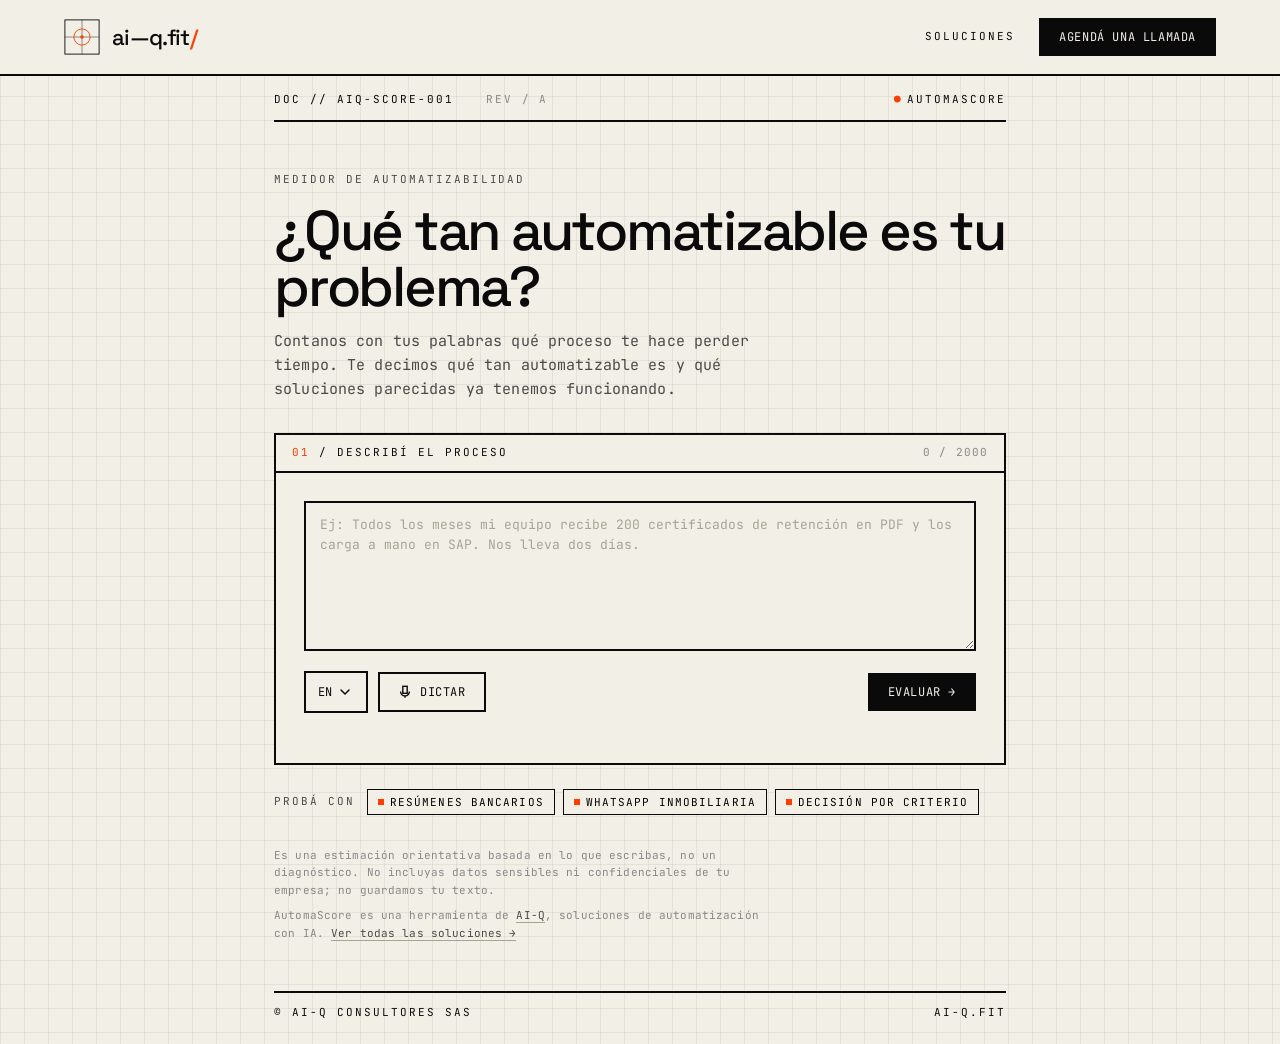
==== commit 69d87394: "Dictado: idioma por defecto según el país del visitante (ES/EN/PT) Co-Authored-By: Claude Sonnet 5.5" ====
--- a/site/index.html
+++ b/site/index.html
@@ -6,7 +6,9 @@
 <title>AutomaScore · ¿Qué tan automatizable es tu problema?</title>
 <meta name="description" content="Contanos qué proceso te hace perder tiempo y te decimos qué tan automatizable es, con ejemplos de soluciones que AI-Q ya tiene funcionando.">
 <link rel="canonical" href="https://automascore.com/">
-<link rel="icon" type="image/svg+xml" href="favicon.svg">
+<link rel="icon" type="image/svg+xml" href="/favicon.svg">
+<link rel="icon" type="image/png" sizes="32x32" href="/favicon-32.png">
+<link rel="apple-touch-icon" href="/apple-touch-icon.png">
 <link rel="preconnect" href="https://fonts.googleapis.com">
 <link rel="preconnect" href="https://fonts.gstatic.com" crossorigin>
 <link href="https://fonts.googleapis.com/css2?family=Space+Grotesk:wght@400;500;600;700&family=JetBrains+Mono:wght@400;500;600;700&display=swap" rel="stylesheet">
@@ -167,20 +169,19 @@
 document.querySelectorAll(".chip").forEach(a => a.onclick = () => { $("t").value = a.dataset.e; $("t").dispatchEvent(new Event("input")); $("t").focus(); });
 
 // ---- Dictado por voz (Web Speech API del navegador) ----
-(() => {
+// Reutilizable: lo usan el cuadro principal y el de respuesta a la repregunta.
+let detenerDictado = null;               // solo un dictado activo a la vez
+function dictado(ta, mic, sel, msg) {
   const SR = window.SpeechRecognition || window.webkitSpeechRecognition;
-  const mic = $("mic"), msg = $("micmsg"), ta = $("t");
   if (!SR) return;                       // navegador sin soporte: el botón queda oculto
-  mic.hidden = false;
-  const sel = $("lang");
-  sel.hidden = false;
+  mic.hidden = false; sel.hidden = false;
   const rec = new SR();
   rec.lang = sel.value;                  // español por defecto, sin depender del idioma del navegador
-  sel.onchange = () => { if (listening) rec.stop(); rec.lang = sel.value; };
   rec.continuous = true;
   rec.interimResults = true;
+  const max = +ta.maxLength > 0 ? +ta.maxLength : MAXC;
   let base = "", listening = false;
-
+  sel.onchange = () => { if (listening) rec.stop(); rec.lang = sel.value; };
   const setUI = on => {
     listening = on;
     mic.classList.toggle("on", on);
@@ -194,7 +195,7 @@
       const tr = e.results[i][0].transcript;
       e.results[i].isFinal ? finals += tr : interim += tr;
     }
-    ta.value = (base + " " + finals + interim).replace(/\s+/g, " ").trim().slice(0, MAXC);
+    ta.value = (base + " " + finals + interim).replace(/\s+/g, " ").trim().slice(0, max);
     ta.dispatchEvent(new Event("input"));
   };
   rec.onerror = e => {
@@ -208,9 +209,30 @@
   rec.onend = () => { if (listening) setUI(false); };
   mic.onclick = () => {
     if (listening) { rec.stop(); return; }
+    if (detenerDictado) detenerDictado();          // corta el otro dictado si estaba activo
     base = ta.value.trim();
-    try { rec.start(); setUI(true); } catch { /* ya estaba iniciado */ }
+    try { rec.start(); setUI(true); detenerDictado = () => rec.stop(); } catch { /* ya estaba iniciado */ }
   };
+}
+dictado($("t"), $("mic"), $("lang"), $("micmsg"));
+
+// Idioma de dictado por defecto según el país de origen (Cloudflare lo informa en /cdn-cgi/trace);
+// si no está disponible, se usa el idioma del navegador. Si el visitante ya eligió uno, no se pisa.
+(async () => {
+  const sel = $("lang");
+  let tocado = false;
+  sel.addEventListener("change", e => { if (e.isTrusted) tocado = true; });
+  const PT = ["BR","PT","AO","MZ","CV","GW","ST","TL"];
+  const ES = ["AR","UY","PY","BO","CL","PE","EC","CO","VE","MX","GT","HN","SV","NI","CR","PA","CU","DO","PR","ES","GQ"];
+  const porPais = c => PT.includes(c) ? "pt-BR" : ES.includes(c) ? "es-AR" : "en-US";
+  const porNavegador = () => { const l = (navigator.language || "").toLowerCase(); return l.startsWith("pt") ? "pt-BR" : l.startsWith("es") ? "es-AR" : "en-US"; };
+  let lang = porNavegador();
+  try {
+    const r = await fetch("/cdn-cgi/trace", {cache: "no-store"});
+    const loc = (await r.text()).match(/^loc=([A-Z]{2})$/m);
+    if (loc && loc[1] !== "XX" && loc[1] !== "T1") lang = porPais(loc[1]);
+  } catch { /* sin geolocalización: queda el idioma del navegador */ }
+  if (!tocado && sel.value !== lang) { sel.value = lang; sel.dispatchEvent(new Event("change")); }
 })();
 
 // ---- Estado "analizando" ----
@@ -264,9 +286,12 @@
   document.querySelectorAll("#go").forEach(b => b.disabled = false);
   if (d && d.suficiente_info === false) {
     const t2n = $("t2"), go2 = $("go2");
+    const l2 = $("lang2"); l2.value = $("lang").value;   // hereda el idioma elegido arriba
+    dictado(t2n, $("mic2"), l2, $("micmsg2"));
     t2n.focus();
     t2n.addEventListener("keydown", e => { if (e.key === "Enter" && (e.metaKey || e.ctrlKey)) go2.click(); });
     go2.onclick = () => {
+      if (detenerDictado) detenerDictado();
       const resp = t2n.value.trim();
       if (resp.length < 3) { t2n.focus(); return; }
       contexto += `\n\n[Pregunta de AI-Q] ${d.pregunta || ""}\n[Respuesta del visitante] ${resp}`;
@@ -278,7 +303,7 @@
 }
 
 $("go").onclick = () => {
-  if (document.querySelector("#mic.on")) $("mic").click();   // corta el dictado antes de enviar
+  if (detenerDictado) detenerDictado();   // corta el dictado antes de enviar
   const texto = $("t").value.trim();
   if (texto.length < 25) { $("out").innerHTML = '<div class="err" role="alert">Contanos un poco más para poder evaluarlo.</div>'; return; }
   contexto = texto;
@@ -293,7 +318,11 @@
         <div class="recap"><b>Tu descripción:</b> ${esc(contexto.split("\n\n[Pregunta")[0])}</div>
         <p class="q">${esc(d.pregunta || "¿Podés describir el proceso con más detalle?")}</p>
         <textarea id="t2" class="textarea" maxlength="600" style="min-height:90px" placeholder="Tu respuesta…" aria-label="Tu respuesta"></textarea>
-        <div class="row"><span class="count">Tu descripción anterior se conserva</span><button id="go2" class="btn primary" type="button">Responder →</button></div>
+        <div class="row"><div class="btns">
+          <select id="lang2" class="select" hidden aria-label="Idioma del dictado"><option value="es-AR">ES</option><option value="en-US">EN</option><option value="pt-BR">PT</option></select>
+          <button id="mic2" class="btn mic" type="button" hidden aria-pressed="false"><svg viewBox="0 0 16 16" fill="none" stroke="currentColor" stroke-width="1.6" aria-hidden="true"><rect x="5.5" y="1.5" width="5" height="8"/><path d="M3 7.5a5 5 0 0010 0M8 12.5v2"/></svg><span class="dot"></span><span class="lbl">Dictar</span></button>
+        </div><button id="go2" class="btn primary" type="button">Responder →</button></div>
+        <p id="micmsg2" style="font-size:12px;color:var(--aq-ink2);margin:10px 0 0;min-height:1em" aria-live="polite"></p>
       </div></section>`;
   }
   const crit = Object.entries(LABELS).map(([k, l]) => {
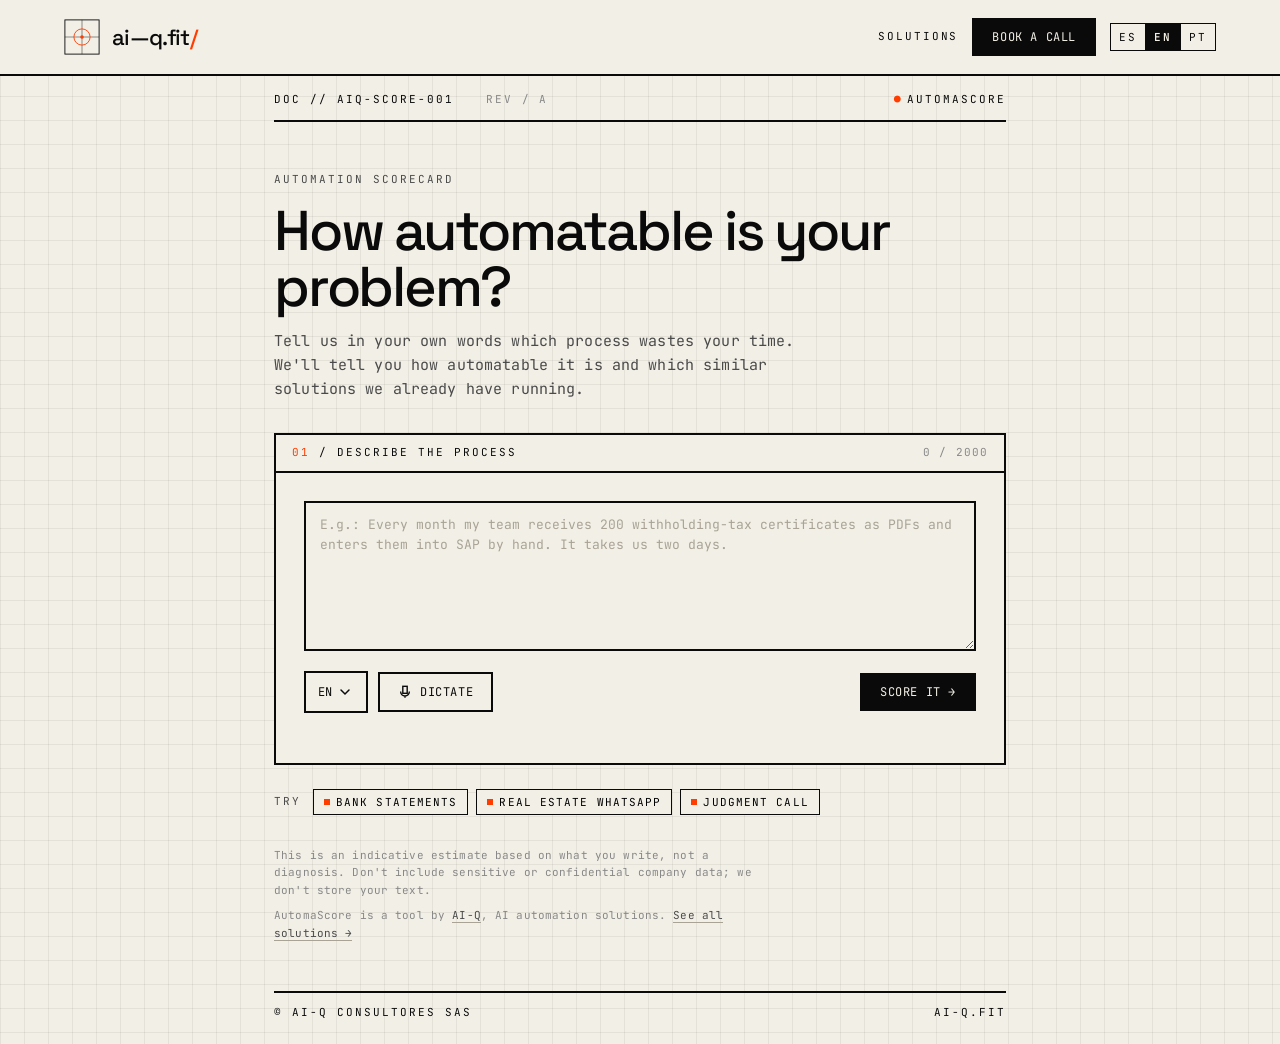
==== commit fd6d3207: "Interfaz completa en ES/EN/PT según país (con selector), nombres/links de soluciones localizados, Wo" ====
--- a/site/index.html
+++ b/site/index.html
@@ -79,6 +79,13 @@
   .note a{color:var(--aq-ink2);border-bottom:1px solid var(--aq-mute2)}
   @media(max-width:520px){.crit{grid-template-columns:1fr 90px 20px;gap:8px;font-size:11px}.brand-by{display:none}}
   @media (prefers-reduced-motion:reduce){.scan::after,.steps li.now i,.think .panel-header .accent{animation:none}}
+  .site-nav{display:flex;align-items:center;gap:14px}
+  .lang-switch-group{display:inline-flex;align-items:center;border:var(--aq-border-thin)}
+  .lang-switch-opt{font-family:var(--aq-font-mono);font-size:var(--aq-fs-meta);text-transform:uppercase;letter-spacing:var(--aq-track-kicker);padding:6px 8px;background:var(--aq-paper);color:var(--aq-ink);cursor:pointer;border:0;border-right:var(--aq-border-thin);transition:all var(--aq-t-fast)}
+  .lang-switch-opt:last-child{border-right:0}
+  .lang-switch-opt:hover,.lang-switch-opt.active{background:var(--aq-ink);color:var(--aq-paper)}
+  .lang-switch-opt.active{font-weight:600}
+  @media(max-width:640px){.nav-sol{display:none}}
 </style>
 </head>
 <body>
@@ -95,9 +102,14 @@
       </svg>
       <span class="brand-wordmark">ai—q.fit<span class="slash">/</span></span>
     </a>
-    <nav class="site-nav" style="display:flex">
-      <a class="nav-link" href="https://ai-q.fit/soluciones.html">Soluciones</a>
-      <a class="btn primary" href="https://calendly.com/dingirfecho/ai-strategy-discovery-call" target="_blank" rel="noopener">Agendá una llamada</a>
+    <nav class="site-nav">
+      <a class="nav-link nav-sol" id="navsol" href="https://ai-q.fit/soluciones.html" data-i18n="nav_sol">Soluciones</a>
+      <a class="btn primary" id="navcta" href="https://calendly.com/dingirfecho/ai-strategy-discovery-call" target="_blank" rel="noopener" data-i18n="nav_cta">Agendá una llamada</a>
+      <span class="lang-switch-group" id="uilang" role="group" aria-label="Idioma / Language">
+        <button type="button" class="lang-switch-opt" data-l="es">ES</button>
+        <button type="button" class="lang-switch-opt" data-l="en">EN</button>
+        <button type="button" class="lang-switch-opt" data-l="pt">PT</button>
+      </span>
     </nav>
   </div>
 </header>
@@ -109,45 +121,45 @@
   </div>
 
   <section class="hero">
-    <span class="kicker">Medidor de automatizabilidad</span>
-    <h1 class="display">¿Qué tan automatizable es tu problema?</h1>
-    <p>Contanos con tus palabras qué proceso te hace perder tiempo. Te decimos qué tan automatizable es y qué soluciones parecidas ya tenemos funcionando.</p>
+    <span class="kicker" data-i18n="kicker"></span>
+    <h1 class="display" data-i18n="h1"></h1>
+    <p data-i18n="hero"></p>
   </section>
 
   <section class="panel" id="p1">
-    <div class="panel-header"><span><span class="accent">01</span> / Describí el proceso</span><span class="count" id="c">0 / 2000</span></div>
+    <div class="panel-header"><span><span class="accent">01</span> / <span data-i18n="p1"></span></span><span class="count" id="c">0 / 2000</span></div>
     <div class="panel-body">
-      <textarea id="t" class="textarea" maxlength="2000" placeholder="Ej: Todos los meses mi equipo recibe 200 certificados de retención en PDF y los carga a mano en SAP. Nos lleva dos días."></textarea>
+      <textarea id="t" class="textarea" maxlength="2000" data-i18n-ph="ph"></textarea>
       <div class="row">
         <div class="btns">
-          <select id="lang" class="select" hidden aria-label="Idioma del dictado">
+          <select id="lang" class="select" hidden data-i18n-aria="dict_lang">
             <option value="es-AR" selected>ES</option>
             <option value="en-US">EN</option>
             <option value="pt-BR">PT</option>
           </select>
           <button id="mic" class="btn mic" type="button" hidden aria-pressed="false">
             <svg viewBox="0 0 16 16" fill="none" stroke="currentColor" stroke-width="1.6" aria-hidden="true"><rect x="5.5" y="1.5" width="5" height="8" /><path d="M3 7.5a5 5 0 0010 0M8 12.5v2"/></svg>
-            <span class="dot"></span><span class="lbl">Dictar</span>
+            <span class="dot"></span><span class="lbl"></span>
           </button>
         </div>
-        <button id="go" class="btn primary" type="button">Evaluar →</button>
+        <button id="go" class="btn primary" type="button" data-i18n="go"></button>
       </div>
       <p id="micmsg" aria-live="polite"></p>
     </div>
   </section>
 
   <div class="chips">
-    <span class="kicker">Probá con</span>
-    <button class="chip" type="button" data-e="Cada mes bajo los resúmenes del banco en PDF y los paso a Excel a mano para conciliar. Son 6 cuentas en distintos bancos."><span class="chip-dot"></span>resúmenes bancarios</button>
-    <button class="chip" type="button" data-e="Tengo una inmobiliaria y los clientes escriben por WhatsApp a cualquier hora preguntando por propiedades. No llego a contestar todo."><span class="chip-dot"></span>WhatsApp inmobiliaria</button>
-    <button class="chip" type="button" data-e="Mi jefe decide a ojo qué proveedores renegociar según cómo le cae cada uno."><span class="chip-dot"></span>decisión por criterio</button>
+    <span class="kicker" data-i18n="try"></span>
+    <button class="chip" type="button" data-ex="1"><span class="chip-dot"></span><span class="lbl"></span></button>
+    <button class="chip" type="button" data-ex="2"><span class="chip-dot"></span><span class="lbl"></span></button>
+    <button class="chip" type="button" data-ex="3"><span class="chip-dot"></span><span class="lbl"></span></button>
   </div>
 
   <div id="out" aria-live="polite"></div>
   <div id="think" aria-live="polite"></div>
 
-  <p class="note">Es una estimación orientativa basada en lo que escribas, no un diagnóstico. No incluyas datos sensibles ni confidenciales de tu empresa; no guardamos tu texto.</p>
-  <p class="note">AutomaScore es una herramienta de <a href="https://ai-q.fit">AI-Q</a>, soluciones de automatización con IA. <a href="https://ai-q.fit/soluciones.html">Ver todas las soluciones →</a></p>
+  <p class="note" data-i18n="note1"></p>
+  <p class="note" data-i18n="note2"></p>
 
   <div class="spec-strip spec-strip-bottom">
     <div class="spec-strip-group"><span>© AI-Q Consultores SAS</span></div>
@@ -160,13 +172,172 @@
 const ENDPOINT = "https://api.automascore.com";
 const CALENDLY = "https://calendly.com/dingirfecho/ai-strategy-discovery-call";
 const MAXC = 2000;
-const LABELS = {repetitividad:"Repetitividad",reglas_claras:"Reglas claras",datos:"Datos digitales",integracion:"Integrabilidad",impacto:"Impacto",riesgo_bajo:"Riesgo bajo"};
-const STEPS = ["Leyendo tu descripción","Cruzando con las 11 soluciones del catálogo","Puntuando 6 criterios","Armando tu informe"];
 const $ = id => document.getElementById(id);
 const esc = s => String(s ?? "").replace(/[&<>"']/g, m => ({"&":"&amp;","<":"&lt;",">":"&gt;",'"':"&quot;","'":"&#39;"}[m]));
 
+// ---------- Textos de la interfaz (ES / EN / PT) ----------
+const I18N = {
+  es: {
+    title: "AutomaScore · ¿Qué tan automatizable es tu problema?",
+    desc: "Contanos qué proceso te hace perder tiempo y te decimos qué tan automatizable es, con ejemplos de soluciones que AI-Q ya tiene funcionando.",
+    nav_sol: "Soluciones", nav_cta: "Agendá una llamada",
+    kicker: "Medidor de automatizabilidad",
+    h1: "¿Qué tan automatizable es tu problema?",
+    hero: "Contanos con tus palabras qué proceso te hace perder tiempo. Te decimos qué tan automatizable es y qué soluciones parecidas ya tenemos funcionando.",
+    p1: "Describí el proceso",
+    ph: "Ej: Todos los meses mi equipo recibe 200 certificados de retención en PDF y los carga a mano en SAP. Nos lleva dos días.",
+    dict_lang: "Idioma del dictado", dictar: "Dictar", detener: "Detener",
+    escuchando: "Escuchando… hablá con naturalidad y después revisá el texto.",
+    mic_denied: "No tenemos permiso para usar el micrófono. Habilitalo en el navegador.",
+    mic_nospeech: "No escuchamos nada. Probá de nuevo.",
+    mic_nodev: "No encontramos un micrófono.",
+    mic_net: "El dictado necesita conexión a internet.",
+    mic_err: "No pudimos usar el dictado. Podés escribir el texto.",
+    go: "Evaluar →", try: "Probá con",
+    ex1: "resúmenes bancarios", ex2: "WhatsApp inmobiliaria", ex3: "decisión por criterio",
+    ex1t: "Cada mes bajo los resúmenes del banco en PDF y los paso a Excel a mano para conciliar. Son 6 cuentas en distintos bancos.",
+    ex2t: "Tengo una inmobiliaria y los clientes escriben por WhatsApp a cualquier hora preguntando por propiedades. No llego a contestar todo.",
+    ex3t: "Mi jefe decide a ojo qué proveedores renegociar según cómo le cae cada uno.",
+    note1: "Es una estimación orientativa basada en lo que escribas, no un diagnóstico. No incluyas datos sensibles ni confidenciales de tu empresa; no guardamos tu texto.",
+    note2: 'AutomaScore es una herramienta de <a href="https://ai-q.fit">AI-Q</a>, soluciones de automatización con IA. <a href="{SOL}">Ver todas las soluciones →</a>',
+    steps: ["Leyendo tu descripción","Cruzando con las 11 soluciones del catálogo","Puntuando 6 criterios","Armando tu informe"],
+    thinking: "Analizando", secs: "unos segundos",
+    short: "Contanos un poco más para poder evaluarlo.", fail: "No pudimos evaluar el caso. Probá de nuevo.",
+    need: "Necesitamos un dato más", yourdesc: "Tu descripción:", defq: "¿Podés describir el proceso con más detalle?",
+    ans_ph: "Tu respuesta…", ans_aria: "Tu respuesta", kept: "Tu descripción anterior se conserva", answer: "Responder →",
+    est: "Automatizabilidad estimada", niv_alta: "alta", niv_media: "media", niv_baja: "baja",
+    detail: "Detalle por criterio",
+    crit: {repetitividad:"Repetitividad",reglas_claras:"Reglas claras",datos:"Datos digitales",integracion:"Integrabilidad",impacto:"Impacto",riesgo_bajo:"Riesgo bajo"},
+    have: "Lo que ya tenemos funcionando", nomatch: "No encontramos una solución del catálogo que lo cubra tal cual, pero podemos evaluarlo a medida.",
+    directo: "directo", adaptable: "adaptable",
+    how: "Cómo se automatizaría", validate: "A validar en una llamada",
+    cta1: "Agendá una llamada →", cta2: "Pedí una cotización", mailsub: "Consulta desde AutomaScore"
+  },
+  en: {
+    title: "AutomaScore · How automatable is your problem?",
+    desc: "Tell us which process wastes your time and we'll tell you how automatable it is, with examples of solutions AI-Q already has running.",
+    nav_sol: "Solutions", nav_cta: "Book a call",
+    kicker: "Automation scorecard",
+    h1: "How automatable is your problem?",
+    hero: "Tell us in your own words which process wastes your time. We'll tell you how automatable it is and which similar solutions we already have running.",
+    p1: "Describe the process",
+    ph: "E.g.: Every month my team receives 200 withholding-tax certificates as PDFs and enters them into SAP by hand. It takes us two days.",
+    dict_lang: "Dictation language", dictar: "Dictate", detener: "Stop",
+    escuchando: "Listening… speak naturally, then review the text.",
+    mic_denied: "We don't have permission to use the microphone. Enable it in your browser.",
+    mic_nospeech: "We didn't hear anything. Try again.",
+    mic_nodev: "We couldn't find a microphone.",
+    mic_net: "Dictation needs an internet connection.",
+    mic_err: "We couldn't use dictation. You can type the text instead.",
+    go: "Score it →", try: "Try",
+    ex1: "bank statements", ex2: "real estate WhatsApp", ex3: "judgment call",
+    ex1t: "Every month I download the bank statements as PDFs and copy them into Excel by hand to reconcile. We have 6 accounts at different banks.",
+    ex2t: "I run a real estate agency and clients message me on WhatsApp at all hours asking about properties. I can't keep up with all of them.",
+    ex3t: "My boss decides by gut feel which suppliers to renegotiate, depending on how much he likes each one.",
+    note1: "This is an indicative estimate based on what you write, not a diagnosis. Don't include sensitive or confidential company data; we don't store your text.",
+    note2: 'AutomaScore is a tool by <a href="https://ai-q.fit">AI-Q</a>, AI automation solutions. <a href="{SOL}">See all solutions →</a>',
+    steps: ["Reading your description","Matching against our 11 catalog solutions","Scoring 6 criteria","Putting your report together"],
+    thinking: "Analyzing", secs: "a few seconds",
+    short: "Tell us a bit more so we can score it.", fail: "We couldn't score this case. Please try again.",
+    need: "We need one more detail", yourdesc: "Your description:", defq: "Could you describe the process in more detail?",
+    ans_ph: "Your answer…", ans_aria: "Your answer", kept: "Your earlier description is kept", answer: "Answer →",
+    est: "Estimated automatability", niv_alta: "high", niv_media: "medium", niv_baja: "low",
+    detail: "Breakdown by criterion",
+    crit: {repetitividad:"Repetitiveness",reglas_claras:"Clear rules",datos:"Digital data",integracion:"Integrability",impacto:"Impact",riesgo_bajo:"Low risk"},
+    have: "What we already have running", nomatch: "We didn't find a catalog solution that covers it as is, but we can assess it as a custom build.",
+    directo: "direct", adaptable: "adaptable",
+    how: "How it would be automated", validate: "To confirm on a call",
+    cta1: "Book a call →", cta2: "Request a quote", mailsub: "Inquiry from AutomaScore"
+  },
+  pt: {
+    title: "AutomaScore · Quão automatizável é o seu problema?",
+    desc: "Conte qual processo faz você perder tempo e dizemos o quão automatizável ele é, com exemplos de soluções que a AI-Q já tem funcionando.",
+    nav_sol: "Soluções", nav_cta: "Agende uma conversa",
+    kicker: "Medidor de automatizabilidade",
+    h1: "Quão automatizável é o seu problema?",
+    hero: "Conte com as suas palavras qual processo faz você perder tempo. Dizemos o quão automatizável ele é e quais soluções parecidas já temos funcionando.",
+    p1: "Descreva o processo",
+    ph: "Ex.: Todo mês minha equipe recebe 200 certificados de retenção em PDF e lança manualmente no SAP. Leva dois dias.",
+    dict_lang: "Idioma do ditado", dictar: "Ditar", detener: "Parar",
+    escuchando: "Ouvindo… fale naturalmente e depois revise o texto.",
+    mic_denied: "Não temos permissão para usar o microfone. Habilite-o no navegador.",
+    mic_nospeech: "Não ouvimos nada. Tente novamente.",
+    mic_nodev: "Não encontramos um microfone.",
+    mic_net: "O ditado precisa de conexão com a internet.",
+    mic_err: "Não foi possível usar o ditado. Você pode digitar o texto.",
+    go: "Avaliar →", try: "Experimente",
+    ex1: "extratos bancários", ex2: "WhatsApp imobiliária", ex3: "decisão por critério",
+    ex1t: "Todo mês baixo os extratos do banco em PDF e passo para o Excel manualmente para conciliar. São 6 contas em bancos diferentes.",
+    ex2t: "Tenho uma imobiliária e os clientes escrevem pelo WhatsApp a qualquer hora perguntando sobre imóveis. Não consigo responder a todos.",
+    ex3t: "Meu chefe decide no olhômetro quais fornecedores renegociar, conforme a simpatia por cada um.",
+    note1: "É uma estimativa orientativa baseada no que você escrever, não um diagnóstico. Não inclua dados sensíveis ou confidenciais da sua empresa; não guardamos o seu texto.",
+    note2: 'AutomaScore é uma ferramenta da <a href="https://ai-q.fit">AI-Q</a>, soluções de automação com IA. <a href="{SOL}">Ver todas as soluções →</a>',
+    steps: ["Lendo a sua descrição","Cruzando com as 11 soluções do catálogo","Pontuando 6 critérios","Montando o seu relatório"],
+    thinking: "Analisando", secs: "alguns segundos",
+    short: "Conte um pouco mais para podermos avaliar.", fail: "Não conseguimos avaliar o caso. Tente novamente.",
+    need: "Precisamos de mais um dado", yourdesc: "Sua descrição:", defq: "Você pode descrever o processo com mais detalhes?",
+    ans_ph: "Sua resposta…", ans_aria: "Sua resposta", kept: "Sua descrição anterior é mantida", answer: "Responder →",
+    est: "Automatizabilidade estimada", niv_alta: "alta", niv_media: "média", niv_baja: "baixa",
+    detail: "Detalhe por critério",
+    crit: {repetitividad:"Repetitividade",reglas_claras:"Regras claras",datos:"Dados digitais",integracion:"Integrabilidade",impacto:"Impacto",riesgo_bajo:"Baixo risco"},
+    have: "O que já temos funcionando", nomatch: "Não encontramos uma solução do catálogo que cubra isso como está, mas podemos avaliar sob medida.",
+    directo: "direto", adaptable: "adaptável",
+    how: "Como seria automatizado", validate: "A validar em uma conversa",
+    cta1: "Agende uma conversa →", cta2: "Peça um orçamento", mailsub: "Consulta pelo AutomaScore"
+  }
+};
+// Nombres y áreas de las soluciones en EN/PT (en ES vienen del Worker). consorcios no tiene página en EN/PT.
+const NM = {
+  contratos:    {en:["Contract Operations Control","Operations & collections"], pt:["Controle Operacional de Contratos","Operações e cobrança"], pag:"estado-contratos"},
+  retenciones:  {en:["Withholding Tax Reconciliation","Accounting & treasury"], pt:["Conciliação de Retenções","Contabilidade e tesouraria"], pag:"retenciones"},
+  order2cash:   {en:["Export Order-to-Cash","Foreign trade & finance"], pt:["Order-to-Cash de Exportações","Comércio exterior e finanças"], pag:"order2cash"},
+  bancos:       {en:["Bank Statements","Finance"], pt:["Extratos Bancários","Finanças"], pag:"bancos"},
+  "notas-debito":{en:["Bank Debit Notes","Accounting & treasury"], pt:["Notas de Débito Bancárias","Contabilidade e tesouraria"], pag:"notas-debito"},
+  "activos-fijos":{en:["Fixed Assets · AxI","Fixed assets & accounting"], pt:["Ativos Fixos · AxI","Ativos fixos e contabilidade"], pag:"amortizaciones"},
+  gimnasios:    {en:["Gyms & Academies","Operations (membership businesses)"], pt:["Academias e Estúdios","Operações (negócios de assinatura)"], pag:"gimnasios"},
+  rrhh:         {en:["HR Automation","Human Resources"], pt:["Automação de RH","Recursos Humanos"], pag:"rrhh"},
+  redes:        {en:["Daily Social Media Posting","Marketing & social media"], pt:["Postagem Diária em Redes","Marketing e redes sociais"], pag:"posteo-redes"},
+  inmobiliaria: {en:["Real Estate · AI Assistant","Real estate (Argentina)"], pt:["Imobiliárias · Assistente IA","Imobiliárias (Argentina)"], pag:"inmobiliaria"},
+  consorcios:   {en:["Withholding Invoices (Condo Management)","Condo / HOA management"], pt:["Faturas com Retenção (Condomínios)","Administração de condomínios"], pag:null}
+};
+const DICT = {es:"es-AR", en:"en-US", pt:"pt-BR"};
+
+let UI = "es";
+const t = k => I18N[UI][k];
+
+// ---------- Idioma: país del visitante → idioma del navegador; la elección manual se recuerda ----------
+const PT_C = ["BR","PT","AO","MZ","CV","GW","ST","TL"];
+const ES_C = ["AR","UY","PY","BO","CL","PE","EC","CO","VE","MX","GT","HN","SV","NI","CR","PA","CU","DO","PR","ES","GQ"];
+const porPais = c => PT_C.includes(c) ? "pt" : ES_C.includes(c) ? "es" : "en";
+const porNavegador = () => { const l = (navigator.language || "").toLowerCase(); return l.startsWith("pt") ? "pt" : l.startsWith("es") ? "es" : "en"; };
+let eligioIdioma = false;
+
+let lastD = null;            // último resultado mostrado, para re-dibujarlo al cambiar de idioma
+function aplicarIdioma(l, manual) {
+  UI = l;
+  const T = I18N[l];
+  document.documentElement.lang = l;
+  document.title = T.title;
+  const md = document.querySelector('meta[name="description"]'); if (md) md.content = T.desc;
+  const sol = "https://ai-q.fit/soluciones" + (l === "es" ? "" : "-" + l) + ".html";
+  $("navsol").href = sol;
+  document.querySelectorAll("[data-i18n]").forEach(el => { el.innerHTML = T[el.dataset.i18n].replace("{SOL}", sol); });
+  document.querySelectorAll("[data-i18n-ph]").forEach(el => el.placeholder = T[el.dataset.i18nPh]);
+  document.querySelectorAll("[data-i18n-aria]").forEach(el => el.setAttribute("aria-label", T[el.dataset.i18nAria]));
+  document.querySelectorAll(".chip").forEach(c => c.querySelector(".lbl").textContent = T["ex" + c.dataset.ex]);
+  document.querySelectorAll("#uilang button").forEach(b => b.classList.toggle("active", b.dataset.l === l));
+  const mic = $("mic"), on = mic.classList.contains("on");
+  mic.querySelector(".lbl").textContent = on ? T.detener : T.dictar;
+  // El dictado sigue al idioma de la página (el visitante puede cambiarlo después en su selector)
+  const sel = $("lang");
+  if (sel.value !== DICT[l]) { sel.value = DICT[l]; sel.dispatchEvent(new Event("change")); }
+  if (lastD) pintar(lastD, false);
+  if (manual) { eligioIdioma = true; try { localStorage.setItem("as_lang", l); } catch {} }
+}
+document.querySelectorAll("#uilang button").forEach(b => b.onclick = () => aplicarIdioma(b.dataset.l, true));
+
 $("t").addEventListener("input", e => $("c").textContent = e.target.value.length + " / " + MAXC);
-document.querySelectorAll(".chip").forEach(a => a.onclick = () => { $("t").value = a.dataset.e; $("t").dispatchEvent(new Event("input")); $("t").focus(); });
+document.querySelectorAll(".chip").forEach(a => a.onclick = () => { $("t").value = t("ex" + a.dataset.ex + "t"); $("t").dispatchEvent(new Event("input")); $("t").focus(); });
 
 // ---- Dictado por voz (Web Speech API del navegador) ----
 // Reutilizable: lo usan el cuadro principal y el de respuesta a la repregunta.
@@ -176,7 +347,7 @@
   if (!SR) return;                       // navegador sin soporte: el botón queda oculto
   mic.hidden = false; sel.hidden = false;
   const rec = new SR();
-  rec.lang = sel.value;                  // español por defecto, sin depender del idioma del navegador
+  rec.lang = sel.value;
   rec.continuous = true;
   rec.interimResults = true;
   const max = +ta.maxLength > 0 ? +ta.maxLength : MAXC;
@@ -186,8 +357,8 @@
     listening = on;
     mic.classList.toggle("on", on);
     mic.setAttribute("aria-pressed", on);
-    mic.querySelector(".lbl").textContent = on ? "Detener" : "Dictar";
-    msg.textContent = on ? "Escuchando… hablá con naturalidad y después revisá el texto." : "";
+    mic.querySelector(".lbl").textContent = on ? t("detener") : t("dictar");
+    msg.textContent = on ? t("escuchando") : "";
   };
   rec.onresult = e => {
     let finals = "", interim = "";
@@ -199,12 +370,9 @@
     ta.dispatchEvent(new Event("input"));
   };
   rec.onerror = e => {
-    const m = {"not-allowed":"No tenemos permiso para usar el micrófono. Habilitalo en el navegador.",
-               "no-speech":"No escuchamos nada. Probá de nuevo.",
-               "audio-capture":"No encontramos un micrófono.",
-               "network":"El dictado necesita conexión a internet."};
+    const m = {"not-allowed":t("mic_denied"), "no-speech":t("mic_nospeech"), "audio-capture":t("mic_nodev"), "network":t("mic_net")};
     setUI(false);
-    msg.textContent = m[e.error] || "No pudimos usar el dictado. Podés escribir el texto.";
+    msg.textContent = m[e.error] || t("mic_err");
   };
   rec.onend = () => { if (listening) setUI(false); };
   mic.onclick = () => {
@@ -216,30 +384,12 @@
 }
 dictado($("t"), $("mic"), $("lang"), $("micmsg"));
 
-// Idioma de dictado por defecto según el país de origen (Cloudflare lo informa en /cdn-cgi/trace);
-// si no está disponible, se usa el idioma del navegador. Si el visitante ya eligió uno, no se pisa.
-(async () => {
-  const sel = $("lang");
-  let tocado = false;
-  sel.addEventListener("change", e => { if (e.isTrusted) tocado = true; });
-  const PT = ["BR","PT","AO","MZ","CV","GW","ST","TL"];
-  const ES = ["AR","UY","PY","BO","CL","PE","EC","CO","VE","MX","GT","HN","SV","NI","CR","PA","CU","DO","PR","ES","GQ"];
-  const porPais = c => PT.includes(c) ? "pt-BR" : ES.includes(c) ? "es-AR" : "en-US";
-  const porNavegador = () => { const l = (navigator.language || "").toLowerCase(); return l.startsWith("pt") ? "pt-BR" : l.startsWith("es") ? "es-AR" : "en-US"; };
-  let lang = porNavegador();
-  try {
-    const r = await fetch("/cdn-cgi/trace", {cache: "no-store"});
-    const loc = (await r.text()).match(/^loc=([A-Z]{2})$/m);
-    if (loc && loc[1] !== "XX" && loc[1] !== "T1") lang = porPais(loc[1]);
-  } catch { /* sin geolocalización: queda el idioma del navegador */ }
-  if (!tocado && sel.value !== lang) { sel.value = lang; sel.dispatchEvent(new Event("change")); }
-})();
-
 // ---- Estado "analizando" ----
 let timer = null;
 function showThinking() {
-  const li = STEPS.map((s, i) => `<li data-i="${i}"><i></i>${s}</li>`).join("");
-  $("think").innerHTML = `<section class="panel think" role="status"><div class="panel-header"><span><span class="accent">●</span> Analizando</span><span class="kicker-tiny">unos segundos</span></div>
+  const steps = t("steps");
+  const li = steps.map((s, i) => `<li data-i="${i}"><i></i>${esc(s)}</li>`).join("");
+  $("think").innerHTML = `<section class="panel think" role="status"><div class="panel-header"><span><span class="accent">●</span> ${esc(t("thinking"))}</span><span class="kicker-tiny">${esc(t("secs"))}</span></div>
     <div class="panel-body"><ul class="steps">${li}</ul><div class="scan"></div></div></section>`;
   let n = 0;
   const paint = () => document.querySelectorAll("#think .steps li").forEach((el, i) => {
@@ -247,7 +397,7 @@
   });
   paint();
   clearInterval(timer);
-  timer = setInterval(() => { if (n < STEPS.length - 1) { n++; paint(); } }, 2200);
+  timer = setInterval(() => { if (n < steps.length - 1) { n++; paint(); } }, 2200);
   $("think").scrollIntoView({behavior: "smooth", block: "center"});
 }
 function hideThinking() { clearInterval(timer); $("think").innerHTML = ""; }
@@ -257,38 +407,18 @@
 let contexto = "";
 let ocupado = false;
 
-async function evaluar() {
-  if (ocupado) return;
-  ocupado = true;
+// Dibuja un resultado (o la repregunta) y conecta sus botones.
+function pintar(d, scroll) {
   const out = $("out");
-  const btns = [...document.querySelectorAll("#go, #go2")];
-  const t2 = $("t2");
-  btns.forEach(b => b.disabled = true);
-  $("t").disabled = true; if (t2) t2.disabled = true;
-  out.classList.add("busy");           // lo anterior queda visible pero atenuado: nada desaparece de golpe
-  showThinking();
-  let html = "", d = null;
-  try {
-    const r = await fetch(ENDPOINT, {method:"POST", headers:{"Content-Type":"application/json"}, body: JSON.stringify({texto: contexto})});
-    d = await r.json();
-    if (!r.ok) throw new Error(d.error || "Error");
-    html = render(d);
-  } catch (e) {
-    d = null;
-    html = '<div class="err" role="alert">' + esc(e.message || "No pudimos evaluar el caso. Probá de nuevo.") + '</div>' + (out.dataset.keep || "");
-  }
-  hideThinking();
-  out.classList.remove("busy");
-  out.innerHTML = html;
-  out.dataset.keep = d && d.suficiente_info === false ? html : "";
-  $("t").disabled = false;
-  ocupado = false;
-  document.querySelectorAll("#go").forEach(b => b.disabled = false);
-  if (d && d.suficiente_info === false) {
+  const prev = $("t2") ? $("t2").value : "";
+  lastD = d;
+  out.innerHTML = render(d);
+  if (d.suficiente_info === false) {
     const t2n = $("t2"), go2 = $("go2");
+    t2n.value = prev;
     const l2 = $("lang2"); l2.value = $("lang").value;   // hereda el idioma elegido arriba
     dictado(t2n, $("mic2"), l2, $("micmsg2"));
-    t2n.focus();
+    if (scroll) t2n.focus();
     t2n.addEventListener("keydown", e => { if (e.key === "Enter" && (e.metaKey || e.ctrlKey)) go2.click(); });
     go2.onclick = () => {
       if (detenerDictado) detenerDictado();
@@ -297,58 +427,105 @@
       contexto += `\n\n[Pregunta de AI-Q] ${d.pregunta || ""}\n[Respuesta del visitante] ${resp}`;
       evaluar();
     };
-  } else if (d) {
+  } else if (scroll) {
     out.scrollIntoView({behavior: "smooth", block: "start"});
   }
 }
 
+async function evaluar() {
+  if (ocupado) return;
+  ocupado = true;
+  const out = $("out");
+  const t2 = $("t2");
+  document.querySelectorAll("#go, #go2").forEach(b => b.disabled = true);
+  $("t").disabled = true; if (t2) t2.disabled = true;
+  out.classList.add("busy");           // lo anterior queda visible pero atenuado: nada desaparece de golpe
+  showThinking();
+  let d = null, errHtml = "";
+  try {
+    const r = await fetch(ENDPOINT, {method:"POST", headers:{"Content-Type":"application/json"}, body: JSON.stringify({texto: contexto, lang: UI})});
+    d = await r.json();
+    if (!r.ok) throw new Error(d.error || "Error");
+  } catch (e) {
+    d = null;
+    errHtml = '<div class="err" role="alert">' + esc(e.message || t("fail")) + '</div>';
+  }
+  hideThinking();
+  out.classList.remove("busy");
+  if (d) pintar(d, true);
+  else out.insertAdjacentHTML("afterbegin", errHtml);
+  $("t").disabled = false;
+  if ($("t2")) $("t2").disabled = false;
+  document.querySelectorAll("#go, #go2").forEach(b => b.disabled = false);
+  ocupado = false;
+}
+
 $("go").onclick = () => {
   if (detenerDictado) detenerDictado();   // corta el dictado antes de enviar
   const texto = $("t").value.trim();
-  if (texto.length < 25) { $("out").innerHTML = '<div class="err" role="alert">Contanos un poco más para poder evaluarlo.</div>'; return; }
+  if (texto.length < 25) { $("out").innerHTML = '<div class="err" role="alert">' + esc(t("short")) + '</div>'; lastD = null; return; }
   contexto = texto;
-  $("out").dataset.keep = "";
+  lastD = null;
   evaluar();
 };
 
 function render(d) {
   if (d.suficiente_info === false) {
-    return `<section class="panel"><div class="panel-header"><span><span class="accent">02</span> / Necesitamos un dato más</span></div>
+    return `<section class="panel"><div class="panel-header"><span><span class="accent">02</span> / ${esc(t("need"))}</span></div>
       <div class="panel-body">
-        <div class="recap"><b>Tu descripción:</b> ${esc(contexto.split("\n\n[Pregunta")[0])}</div>
-        <p class="q">${esc(d.pregunta || "¿Podés describir el proceso con más detalle?")}</p>
-        <textarea id="t2" class="textarea" maxlength="600" style="min-height:90px" placeholder="Tu respuesta…" aria-label="Tu respuesta"></textarea>
+        <div class="recap"><b>${esc(t("yourdesc"))}</b> ${esc(contexto.split("\n\n[Pregunta")[0])}</div>
+        <p class="q">${esc(d.pregunta || t("defq"))}</p>
+        <textarea id="t2" class="textarea" maxlength="600" style="min-height:90px" placeholder="${esc(t("ans_ph"))}" aria-label="${esc(t("ans_aria"))}"></textarea>
         <div class="row"><div class="btns">
-          <select id="lang2" class="select" hidden aria-label="Idioma del dictado"><option value="es-AR">ES</option><option value="en-US">EN</option><option value="pt-BR">PT</option></select>
-          <button id="mic2" class="btn mic" type="button" hidden aria-pressed="false"><svg viewBox="0 0 16 16" fill="none" stroke="currentColor" stroke-width="1.6" aria-hidden="true"><rect x="5.5" y="1.5" width="5" height="8"/><path d="M3 7.5a5 5 0 0010 0M8 12.5v2"/></svg><span class="dot"></span><span class="lbl">Dictar</span></button>
-        </div><button id="go2" class="btn primary" type="button">Responder →</button></div>
+          <select id="lang2" class="select" hidden aria-label="${esc(t("dict_lang"))}"><option value="es-AR">ES</option><option value="en-US">EN</option><option value="pt-BR">PT</option></select>
+          <button id="mic2" class="btn mic" type="button" hidden aria-pressed="false"><svg viewBox="0 0 16 16" fill="none" stroke="currentColor" stroke-width="1.6" aria-hidden="true"><rect x="5.5" y="1.5" width="5" height="8"/><path d="M3 7.5a5 5 0 0010 0M8 12.5v2"/></svg><span class="dot"></span><span class="lbl">${esc(t("dictar"))}</span></button>
+        </div><button id="go2" class="btn primary" type="button">${esc(t("answer"))}</button></div>
         <p id="micmsg2" style="font-size:12px;color:var(--aq-ink2);margin:10px 0 0;min-height:1em" aria-live="polite"></p>
       </div></section>`;
   }
-  const crit = Object.entries(LABELS).map(([k, l]) => {
+  const C = t("crit");
+  const crit = Object.keys(C).map(k => {
     const v = Math.min(5, Math.max(1, d.criterios?.[k] || 1));
-    return `<div class="crit"><span>${l}</span><div class="cells">${[1,2,3,4,5].map(i => `<s class="${i <= v ? "on" : ""}"></s>`).join("")}</div><b>${v}</b></div>`;
+    return `<div class="crit"><span>${esc(C[k])}</span><div class="cells">${[1,2,3,4,5].map(i => `<s class="${i <= v ? "on" : ""}"></s>`).join("")}</div><b>${v}</b></div>`;
   }).join("");
-  const matches = (d.matches || []).map(m => `
-    <div class="match"><a href="${esc(m.url)}" target="_blank" rel="noopener">${esc(m.nombre)}</a>
-    <span class="label-tag ${m.tipo === 'directo' ? 'accent' : ''}">${esc(m.tipo)}</span>
-    <p>${esc(m.area)} · ${esc(m.por_que)}</p></div>`).join("");
+  const matches = (d.matches || []).map(m => {
+    const n = NM[m.id];
+    const nombre = UI !== "es" && n ? n[UI][0] : m.nombre;
+    const area = UI !== "es" && n ? n[UI][1] : m.area;
+    const url = UI !== "es" && n && n.pag ? `https://ai-q.fit/${n.pag}-${UI}.html` : m.url;
+    return `<div class="match"><a href="${esc(url)}" target="_blank" rel="noopener">${esc(nombre)}</a>
+    <span class="label-tag ${m.tipo === 'directo' ? 'accent' : ''}">${esc(t(m.tipo) || m.tipo)}</span>
+    <p>${esc(area)} · ${esc(m.por_que)}</p></div>`;
+  }).join("");
   const val = (d.puntos_a_validar || []).map(p => `<li>${esc(p)}</li>`).join("");
   return `
-  <section class="panel ${d.nivel}"><div class="panel-header"><span><span class="accent">02</span> / Automatizabilidad estimada</span></div>
+  <section class="panel ${d.nivel}"><div class="panel-header"><span><span class="accent">02</span> / ${esc(t("est"))}</span></div>
     <div class="panel-body">
-      <div class="score"><b>${d.puntaje}<small>/100</small></b><span class="lvl">${esc(d.nivel)}</span></div>
+      <div class="score"><b>${d.puntaje}<small>/100</small></b><span class="lvl">${esc(t("niv_" + d.nivel) || d.nivel)}</span></div>
       <div class="meter"><i style="width:${d.puntaje}%"></i></div>
       <p class="res" style="color:var(--aq-ink)">${esc(d.resumen)}</p>
     </div></section>
-  <section class="panel"><div class="panel-header"><span>Detalle por criterio</span></div><div class="panel-body">${crit}</div></section>
-  <section class="panel"><div class="panel-header"><span>Lo que ya tenemos funcionando</span></div><div class="panel-body">${matches || "<p style='margin:0'>No encontramos una solución del catálogo que lo cubra tal cual, pero podemos evaluarlo a medida.</p>"}</div></section>
-  <section class="panel"><div class="panel-header"><span>Cómo se automatizaría</span></div><div class="panel-body"><p style="margin:0">${esc(d.como_se_automatizaria)}</p></div></section>
-  ${val ? `<section class="panel"><div class="panel-header"><span>A validar en una llamada</span></div><div class="panel-body"><ul>${val}</ul></div></section>` : ""}
-  <div class="cta"><a class="btn accent btn-lg" href="${CALENDLY}" target="_blank" rel="noopener">Agendá una llamada →</a>
-  <a class="btn btn-lg" href="mailto:fedeandino@ai-q.fit?subject=Consulta%20desde%20AutomaScore">Pedí una cotización</a></div>
+  <section class="panel"><div class="panel-header"><span>${esc(t("detail"))}</span></div><div class="panel-body">${crit}</div></section>
+  <section class="panel"><div class="panel-header"><span>${esc(t("have"))}</span></div><div class="panel-body">${matches || "<p style='margin:0'>" + esc(t("nomatch")) + "</p>"}</div></section>
+  <section class="panel"><div class="panel-header"><span>${esc(t("how"))}</span></div><div class="panel-body"><p style="margin:0">${esc(d.como_se_automatizaria)}</p></div></section>
+  ${val ? `<section class="panel"><div class="panel-header"><span>${esc(t("validate"))}</span></div><div class="panel-body"><ul>${val}</ul></div></section>` : ""}
+  <div class="cta"><a class="btn accent btn-lg" href="${CALENDLY}" target="_blank" rel="noopener">${esc(t("cta1"))}</a>
+  <a class="btn btn-lg" href="mailto:fedeandino@ai-q.fit?subject=${encodeURIComponent(t("mailsub"))}">${esc(t("cta2"))}</a></div>
   <div style="height:var(--aq-space-6)"></div>`;
 }
+
+// ---- Arranque: idioma guardado → país (Cloudflare /cdn-cgi/trace) → idioma del navegador ----
+(async () => {
+  let guardado = null;
+  try { guardado = localStorage.getItem("as_lang"); } catch {}
+  if (guardado && I18N[guardado]) { aplicarIdioma(guardado, false); eligioIdioma = true; return; }
+  aplicarIdioma(porNavegador(), false);                 // pinta ya, sin esperar la red
+  try {
+    const r = await fetch("/cdn-cgi/trace", {cache: "no-store"});
+    const loc = (await r.text()).match(/^loc=([A-Z]{2})$/m);
+    if (loc && loc[1] !== "XX" && loc[1] !== "T1" && !eligioIdioma) aplicarIdioma(porPais(loc[1]), false);
+  } catch { /* sin geolocalización: queda el idioma del navegador */ }
+})();
 </script>
 </body>
 </html>
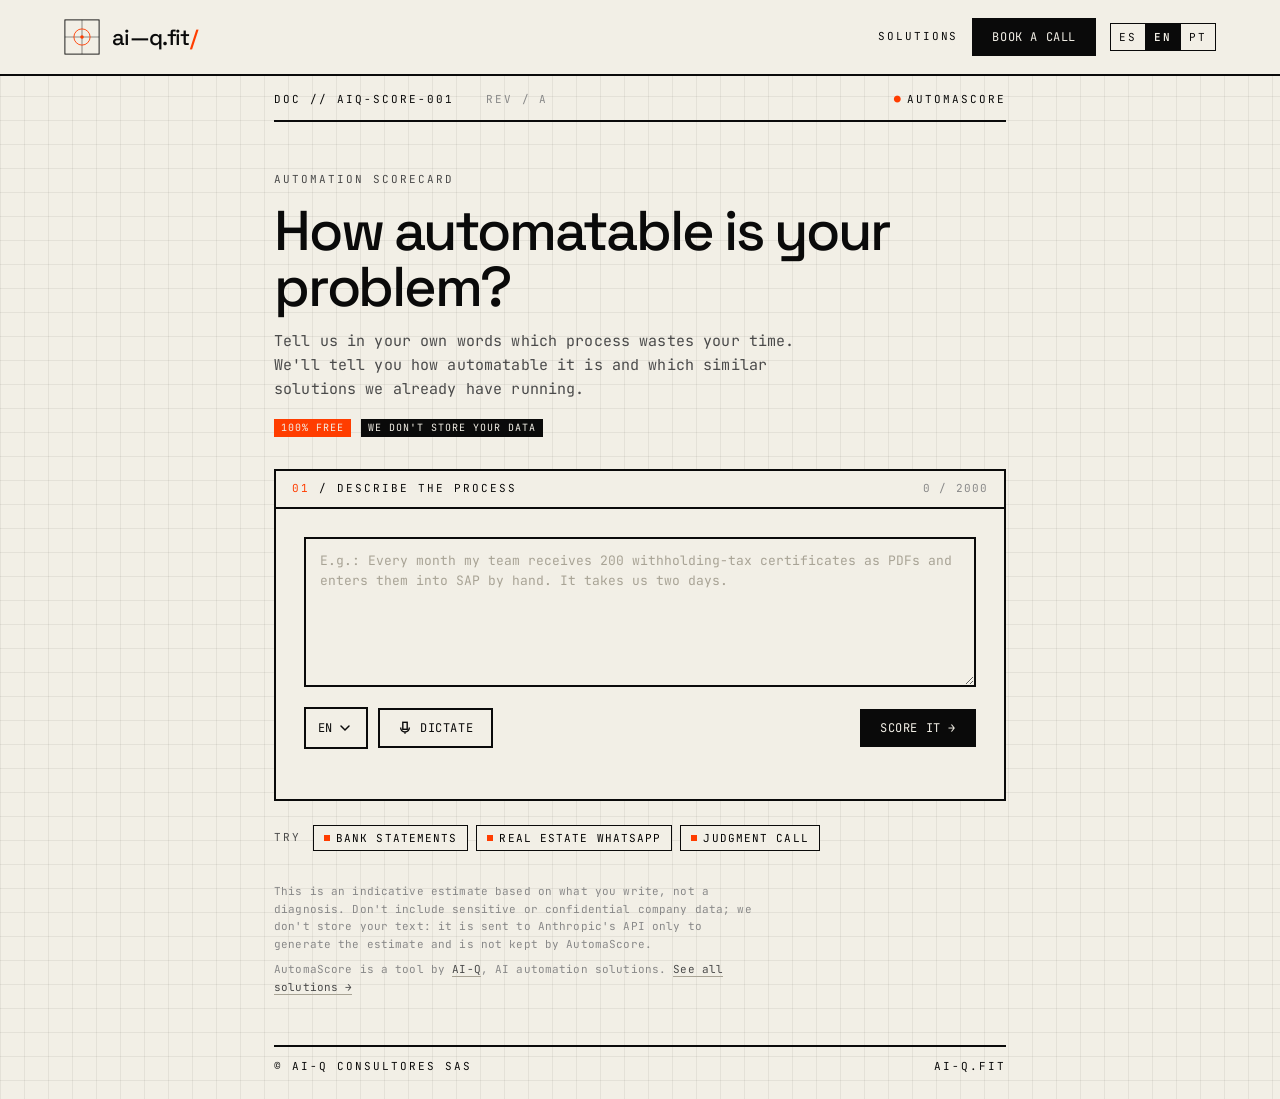
==== commit 60abd375: "Etiquetas '100% gratis' y 'No guardamos tus datos' (ES/EN/PT) y aclaración sobre el procesamiento Co" ====
--- a/site/index.html
+++ b/site/index.html
@@ -19,6 +19,7 @@
   .hero h1{font-size:clamp(32px,6vw,56px);line-height:1;letter-spacing:-.04em;margin:14px 0 14px;font-weight:500}
   .hero p{max-width:60ch;color:var(--aq-ink2);font-size:15px;margin:0}
   .brand-by{font-size:10px;letter-spacing:.18em;text-transform:uppercase;color:var(--aq-ink3);margin-left:10px;align-self:flex-end;padding-bottom:3px}
+  .badges{display:flex;gap:10px;flex-wrap:wrap;margin-top:18px}
   .panel{margin-bottom:var(--aq-space-5)}
   .panel .textarea{min-height:150px;resize:vertical;line-height:1.55}
   .row{display:flex;justify-content:space-between;align-items:center;gap:12px;margin-top:14px;flex-wrap:wrap}
@@ -124,6 +125,7 @@
     <span class="kicker" data-i18n="kicker"></span>
     <h1 class="display" data-i18n="h1"></h1>
     <p data-i18n="hero"></p>
+    <div class="badges"><span class="label-tag accent" data-i18n="free"></span><span class="label-tag" data-i18n="nodata"></span></div>
   </section>
 
   <section class="panel" id="p1">
@@ -181,6 +183,7 @@
     title: "AutomaScore · ¿Qué tan automatizable es tu problema?",
     desc: "Contanos qué proceso te hace perder tiempo y te decimos qué tan automatizable es, con ejemplos de soluciones que AI-Q ya tiene funcionando.",
     nav_sol: "Soluciones", nav_cta: "Agendá una llamada",
+    free: "100% gratis", nodata: "No guardamos tus datos",
     kicker: "Medidor de automatizabilidad",
     h1: "¿Qué tan automatizable es tu problema?",
     hero: "Contanos con tus palabras qué proceso te hace perder tiempo. Te decimos qué tan automatizable es y qué soluciones parecidas ya tenemos funcionando.",
@@ -198,7 +201,7 @@
     ex1t: "Cada mes bajo los resúmenes del banco en PDF y los paso a Excel a mano para conciliar. Son 6 cuentas en distintos bancos.",
     ex2t: "Tengo una inmobiliaria y los clientes escriben por WhatsApp a cualquier hora preguntando por propiedades. No llego a contestar todo.",
     ex3t: "Mi jefe decide a ojo qué proveedores renegociar según cómo le cae cada uno.",
-    note1: "Es una estimación orientativa basada en lo que escribas, no un diagnóstico. No incluyas datos sensibles ni confidenciales de tu empresa; no guardamos tu texto.",
+    note1: "Es una estimación orientativa basada en lo que escribas, no un diagnóstico. No incluyas datos sensibles ni confidenciales de tu empresa; no guardamos tu texto: se envía a la API de Anthropic solo para generar la estimación y no queda registrado en AutomaScore.",
     note2: 'AutomaScore es una herramienta de <a href="https://ai-q.fit">AI-Q</a>, soluciones de automatización con IA. <a href="{SOL}">Ver todas las soluciones →</a>',
     steps: ["Leyendo tu descripción","Cruzando con las 11 soluciones del catálogo","Puntuando 6 criterios","Armando tu informe"],
     thinking: "Analizando", secs: "unos segundos",
@@ -217,6 +220,7 @@
     title: "AutomaScore · How automatable is your problem?",
     desc: "Tell us which process wastes your time and we'll tell you how automatable it is, with examples of solutions AI-Q already has running.",
     nav_sol: "Solutions", nav_cta: "Book a call",
+    free: "100% free", nodata: "We don't store your data",
     kicker: "Automation scorecard",
     h1: "How automatable is your problem?",
     hero: "Tell us in your own words which process wastes your time. We'll tell you how automatable it is and which similar solutions we already have running.",
@@ -234,7 +238,7 @@
     ex1t: "Every month I download the bank statements as PDFs and copy them into Excel by hand to reconcile. We have 6 accounts at different banks.",
     ex2t: "I run a real estate agency and clients message me on WhatsApp at all hours asking about properties. I can't keep up with all of them.",
     ex3t: "My boss decides by gut feel which suppliers to renegotiate, depending on how much he likes each one.",
-    note1: "This is an indicative estimate based on what you write, not a diagnosis. Don't include sensitive or confidential company data; we don't store your text.",
+    note1: "This is an indicative estimate based on what you write, not a diagnosis. Don't include sensitive or confidential company data; we don't store your text: it is sent to Anthropic's API only to generate the estimate and is not kept by AutomaScore.",
     note2: 'AutomaScore is a tool by <a href="https://ai-q.fit">AI-Q</a>, AI automation solutions. <a href="{SOL}">See all solutions →</a>',
     steps: ["Reading your description","Matching against our 11 catalog solutions","Scoring 6 criteria","Putting your report together"],
     thinking: "Analyzing", secs: "a few seconds",
@@ -253,6 +257,7 @@
     title: "AutomaScore · Quão automatizável é o seu problema?",
     desc: "Conte qual processo faz você perder tempo e dizemos o quão automatizável ele é, com exemplos de soluções que a AI-Q já tem funcionando.",
     nav_sol: "Soluções", nav_cta: "Agende uma conversa",
+    free: "100% gratuito", nodata: "Não guardamos seus dados",
     kicker: "Medidor de automatizabilidade",
     h1: "Quão automatizável é o seu problema?",
     hero: "Conte com as suas palavras qual processo faz você perder tempo. Dizemos o quão automatizável ele é e quais soluções parecidas já temos funcionando.",
@@ -270,7 +275,7 @@
     ex1t: "Todo mês baixo os extratos do banco em PDF e passo para o Excel manualmente para conciliar. São 6 contas em bancos diferentes.",
     ex2t: "Tenho uma imobiliária e os clientes escrevem pelo WhatsApp a qualquer hora perguntando sobre imóveis. Não consigo responder a todos.",
     ex3t: "Meu chefe decide no olhômetro quais fornecedores renegociar, conforme a simpatia por cada um.",
-    note1: "É uma estimativa orientativa baseada no que você escrever, não um diagnóstico. Não inclua dados sensíveis ou confidenciais da sua empresa; não guardamos o seu texto.",
+    note1: "É uma estimativa orientativa baseada no que você escrever, não um diagnóstico. Não inclua dados sensíveis ou confidenciais da sua empresa; não guardamos o seu texto: ele é enviado à API da Anthropic apenas para gerar a estimativa e não fica registrado no AutomaScore.",
     note2: 'AutomaScore é uma ferramenta da <a href="https://ai-q.fit">AI-Q</a>, soluções de automação com IA. <a href="{SOL}">Ver todas as soluções →</a>',
     steps: ["Lendo a sua descrição","Cruzando com as 11 soluções do catálogo","Pontuando 6 critérios","Montando o seu relatório"],
     thinking: "Analisando", secs: "alguns segundos",
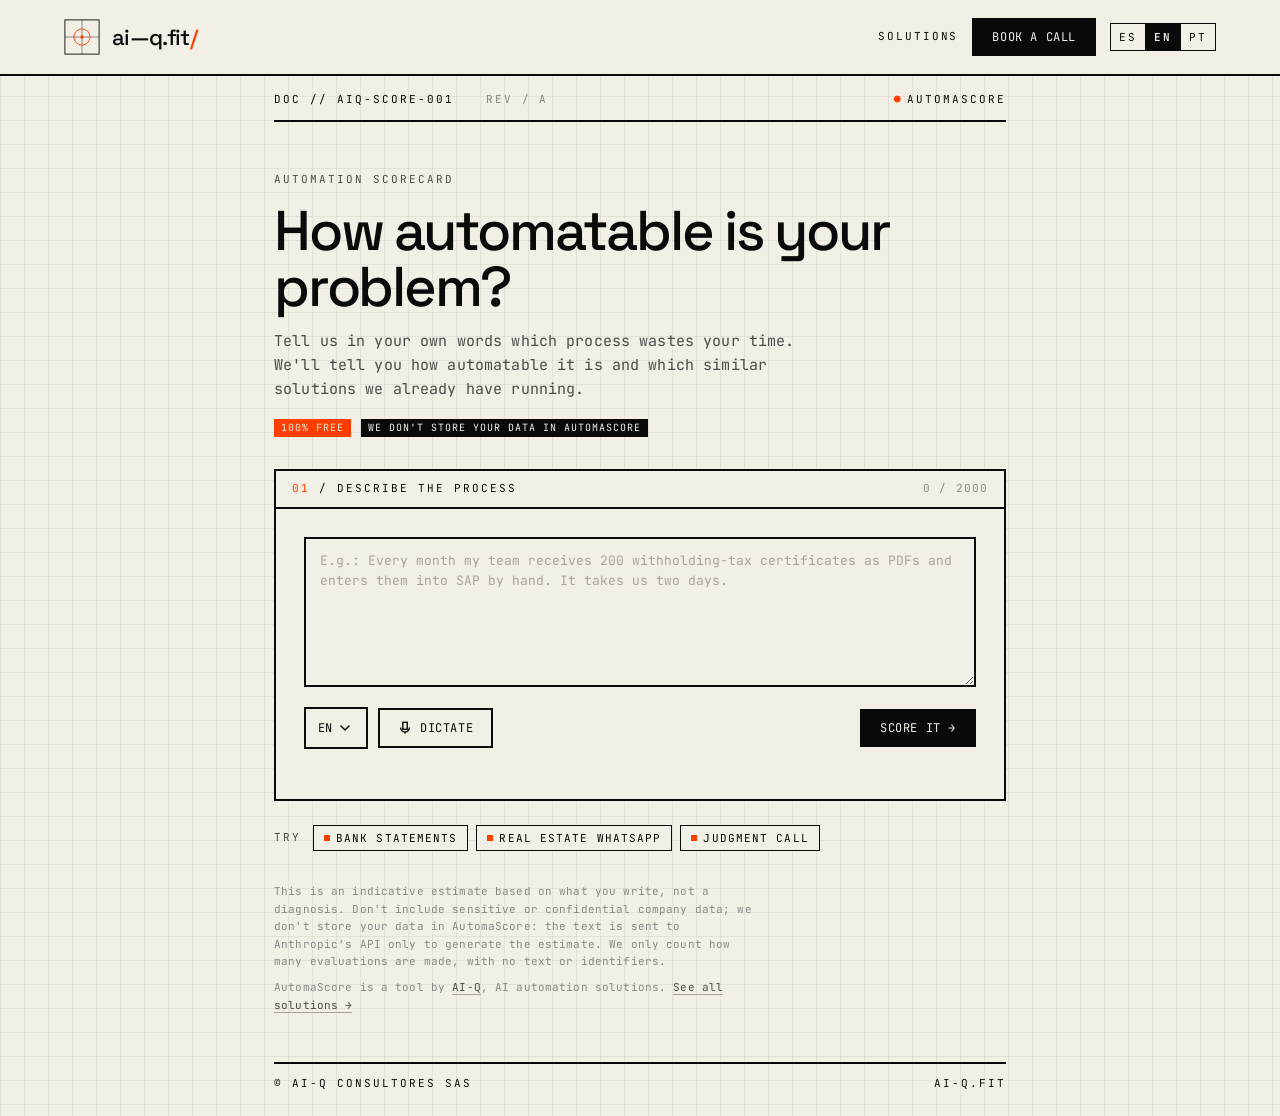
==== commit 79bc7d4e: "Contador anónimo (Analytics Engine) + stats.sh; texto 'No guardamos tus datos en AutomaScore' Co-Aut" ====
--- a/site/index.html
+++ b/site/index.html
@@ -183,7 +183,7 @@
     title: "AutomaScore · ¿Qué tan automatizable es tu problema?",
     desc: "Contanos qué proceso te hace perder tiempo y te decimos qué tan automatizable es, con ejemplos de soluciones que AI-Q ya tiene funcionando.",
     nav_sol: "Soluciones", nav_cta: "Agendá una llamada",
-    free: "100% gratis", nodata: "No guardamos tus datos",
+    free: "100% gratis", nodata: "No guardamos tus datos en AutomaScore",
     kicker: "Medidor de automatizabilidad",
     h1: "¿Qué tan automatizable es tu problema?",
     hero: "Contanos con tus palabras qué proceso te hace perder tiempo. Te decimos qué tan automatizable es y qué soluciones parecidas ya tenemos funcionando.",
@@ -201,7 +201,7 @@
     ex1t: "Cada mes bajo los resúmenes del banco en PDF y los paso a Excel a mano para conciliar. Son 6 cuentas en distintos bancos.",
     ex2t: "Tengo una inmobiliaria y los clientes escriben por WhatsApp a cualquier hora preguntando por propiedades. No llego a contestar todo.",
     ex3t: "Mi jefe decide a ojo qué proveedores renegociar según cómo le cae cada uno.",
-    note1: "Es una estimación orientativa basada en lo que escribas, no un diagnóstico. No incluyas datos sensibles ni confidenciales de tu empresa; no guardamos tu texto: se envía a la API de Anthropic solo para generar la estimación y no queda registrado en AutomaScore.",
+    note1: "Es una estimación orientativa basada en lo que escribas, no un diagnóstico. No incluyas datos sensibles ni confidenciales de tu empresa; no guardamos tus datos en AutomaScore: el texto se envía a la API de Anthropic solo para generar la estimación. Solo contamos cuántas evaluaciones se hacen, sin texto ni identificadores.",
     note2: 'AutomaScore es una herramienta de <a href="https://ai-q.fit">AI-Q</a>, soluciones de automatización con IA. <a href="{SOL}">Ver todas las soluciones →</a>',
     steps: ["Leyendo tu descripción","Cruzando con las 11 soluciones del catálogo","Puntuando 6 criterios","Armando tu informe"],
     thinking: "Analizando", secs: "unos segundos",
@@ -220,7 +220,7 @@
     title: "AutomaScore · How automatable is your problem?",
     desc: "Tell us which process wastes your time and we'll tell you how automatable it is, with examples of solutions AI-Q already has running.",
     nav_sol: "Solutions", nav_cta: "Book a call",
-    free: "100% free", nodata: "We don't store your data",
+    free: "100% free", nodata: "We don't store your data in AutomaScore",
     kicker: "Automation scorecard",
     h1: "How automatable is your problem?",
     hero: "Tell us in your own words which process wastes your time. We'll tell you how automatable it is and which similar solutions we already have running.",
@@ -238,7 +238,7 @@
     ex1t: "Every month I download the bank statements as PDFs and copy them into Excel by hand to reconcile. We have 6 accounts at different banks.",
     ex2t: "I run a real estate agency and clients message me on WhatsApp at all hours asking about properties. I can't keep up with all of them.",
     ex3t: "My boss decides by gut feel which suppliers to renegotiate, depending on how much he likes each one.",
-    note1: "This is an indicative estimate based on what you write, not a diagnosis. Don't include sensitive or confidential company data; we don't store your text: it is sent to Anthropic's API only to generate the estimate and is not kept by AutomaScore.",
+    note1: "This is an indicative estimate based on what you write, not a diagnosis. Don't include sensitive or confidential company data; we don't store your data in AutomaScore: the text is sent to Anthropic's API only to generate the estimate. We only count how many evaluations are made, with no text or identifiers.",
     note2: 'AutomaScore is a tool by <a href="https://ai-q.fit">AI-Q</a>, AI automation solutions. <a href="{SOL}">See all solutions →</a>',
     steps: ["Reading your description","Matching against our 11 catalog solutions","Scoring 6 criteria","Putting your report together"],
     thinking: "Analyzing", secs: "a few seconds",
@@ -257,7 +257,7 @@
     title: "AutomaScore · Quão automatizável é o seu problema?",
     desc: "Conte qual processo faz você perder tempo e dizemos o quão automatizável ele é, com exemplos de soluções que a AI-Q já tem funcionando.",
     nav_sol: "Soluções", nav_cta: "Agende uma conversa",
-    free: "100% gratuito", nodata: "Não guardamos seus dados",
+    free: "100% gratuito", nodata: "Não guardamos seus dados no AutomaScore",
     kicker: "Medidor de automatizabilidade",
     h1: "Quão automatizável é o seu problema?",
     hero: "Conte com as suas palavras qual processo faz você perder tempo. Dizemos o quão automatizável ele é e quais soluções parecidas já temos funcionando.",
@@ -275,7 +275,7 @@
     ex1t: "Todo mês baixo os extratos do banco em PDF e passo para o Excel manualmente para conciliar. São 6 contas em bancos diferentes.",
     ex2t: "Tenho uma imobiliária e os clientes escrevem pelo WhatsApp a qualquer hora perguntando sobre imóveis. Não consigo responder a todos.",
     ex3t: "Meu chefe decide no olhômetro quais fornecedores renegociar, conforme a simpatia por cada um.",
-    note1: "É uma estimativa orientativa baseada no que você escrever, não um diagnóstico. Não inclua dados sensíveis ou confidenciais da sua empresa; não guardamos o seu texto: ele é enviado à API da Anthropic apenas para gerar a estimativa e não fica registrado no AutomaScore.",
+    note1: "É uma estimativa orientativa baseada no que você escrever, não um diagnóstico. Não inclua dados sensíveis ou confidenciais da sua empresa; não guardamos seus dados no AutomaScore: o texto é enviado à API da Anthropic apenas para gerar a estimativa. Apenas contamos quantas avaliações são feitas, sem texto nem identificadores.",
     note2: 'AutomaScore é uma ferramenta da <a href="https://ai-q.fit">AI-Q</a>, soluções de automação com IA. <a href="{SOL}">Ver todas as soluções →</a>',
     steps: ["Lendo a sua descrição","Cruzando com as 11 soluções do catálogo","Pontuando 6 critérios","Montando o seu relatório"],
     thinking: "Analisando", secs: "alguns segundos",
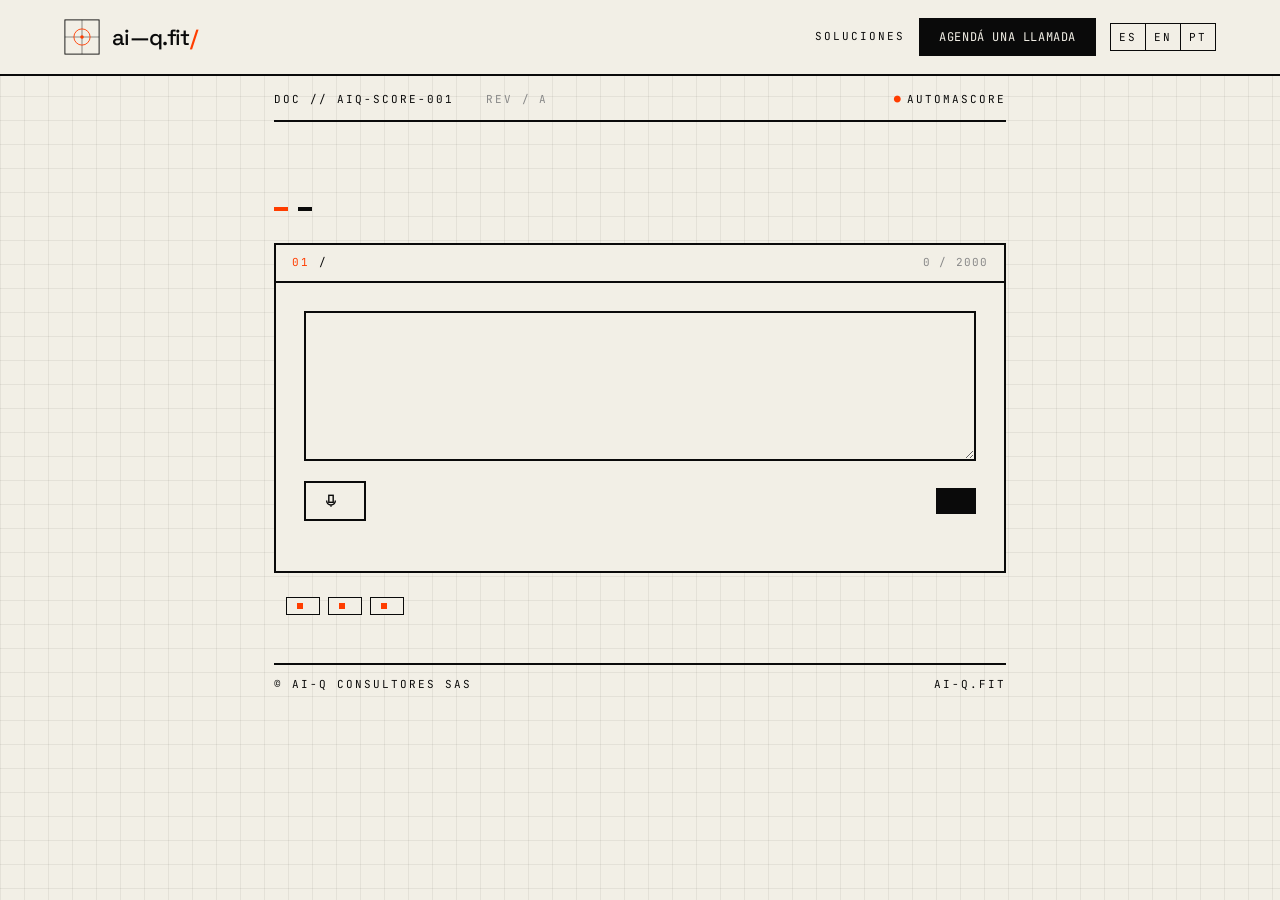
==== commit 75ee6c25: "Versión BCI en /bci: marca bci consulting (Poppins, paleta, logos, SAP Platinum), panel de entorno S" ====
--- a/site/index.html
+++ b/site/index.html
@@ -169,368 +169,7 @@
   </div>
 </main>
 
-<script>
-// URL del Worker desplegado (ver worker/worker.js)
-const ENDPOINT = "https://api.automascore.com";
-const CALENDLY = "https://calendly.com/dingirfecho/ai-strategy-discovery-call";
-const MAXC = 2000;
-const $ = id => document.getElementById(id);
-const esc = s => String(s ?? "").replace(/[&<>"']/g, m => ({"&":"&amp;","<":"&lt;",">":"&gt;",'"':"&quot;","'":"&#39;"}[m]));
-
-// ---------- Textos de la interfaz (ES / EN / PT) ----------
-const I18N = {
-  es: {
-    title: "AutomaScore · ¿Qué tan automatizable es tu problema?",
-    desc: "Contanos qué proceso te hace perder tiempo y te decimos qué tan automatizable es, con ejemplos de soluciones que AI-Q ya tiene funcionando.",
-    nav_sol: "Soluciones", nav_cta: "Agendá una llamada",
-    free: "100% gratis", nodata: "No guardamos tus datos en AutomaScore",
-    kicker: "Medidor de automatizabilidad",
-    h1: "¿Qué tan automatizable es tu problema?",
-    hero: "Contanos con tus palabras qué proceso te hace perder tiempo. Te decimos qué tan automatizable es y qué soluciones parecidas ya tenemos funcionando.",
-    p1: "Describí el proceso",
-    ph: "Ej: Todos los meses mi equipo recibe 200 certificados de retención en PDF y los carga a mano en SAP. Nos lleva dos días.",
-    dict_lang: "Idioma del dictado", dictar: "Dictar", detener: "Detener",
-    escuchando: "Escuchando… hablá con naturalidad y después revisá el texto.",
-    mic_denied: "No tenemos permiso para usar el micrófono. Habilitalo en el navegador.",
-    mic_nospeech: "No escuchamos nada. Probá de nuevo.",
-    mic_nodev: "No encontramos un micrófono.",
-    mic_net: "El dictado necesita conexión a internet.",
-    mic_err: "No pudimos usar el dictado. Podés escribir el texto.",
-    go: "Evaluar →", try: "Probá con",
-    ex1: "resúmenes bancarios", ex2: "WhatsApp inmobiliaria", ex3: "decisión por criterio",
-    ex1t: "Cada mes bajo los resúmenes del banco en PDF y los paso a Excel a mano para conciliar. Son 6 cuentas en distintos bancos.",
-    ex2t: "Tengo una inmobiliaria y los clientes escriben por WhatsApp a cualquier hora preguntando por propiedades. No llego a contestar todo.",
-    ex3t: "Mi jefe decide a ojo qué proveedores renegociar según cómo le cae cada uno.",
-    note1: "Es una estimación orientativa basada en lo que escribas, no un diagnóstico. No incluyas datos sensibles ni confidenciales de tu empresa; no guardamos tus datos en AutomaScore: el texto se envía a la API de Anthropic solo para generar la estimación. Solo contamos cuántas evaluaciones se hacen, sin texto ni identificadores.",
-    note2: 'AutomaScore es una herramienta de <a href="https://ai-q.fit">AI-Q</a>, soluciones de automatización con IA. <a href="{SOL}">Ver todas las soluciones →</a>',
-    steps: ["Leyendo tu descripción","Cruzando con las 11 soluciones del catálogo","Puntuando 6 criterios","Armando tu informe"],
-    thinking: "Analizando", secs: "unos segundos",
-    short: "Contanos un poco más para poder evaluarlo.", fail: "No pudimos evaluar el caso. Probá de nuevo.",
-    need: "Necesitamos un dato más", yourdesc: "Tu descripción:", defq: "¿Podés describir el proceso con más detalle?",
-    ans_ph: "Tu respuesta…", ans_aria: "Tu respuesta", kept: "Tu descripción anterior se conserva", answer: "Responder →",
-    est: "Automatizabilidad estimada", niv_alta: "alta", niv_media: "media", niv_baja: "baja",
-    detail: "Detalle por criterio",
-    crit: {repetitividad:"Repetitividad",reglas_claras:"Reglas claras",datos:"Datos digitales",integracion:"Integrabilidad",impacto:"Impacto",riesgo_bajo:"Riesgo bajo"},
-    have: "Lo que ya tenemos funcionando", nomatch: "No encontramos una solución del catálogo que lo cubra tal cual, pero podemos evaluarlo a medida.",
-    directo: "directo", adaptable: "adaptable",
-    how: "Cómo se automatizaría", validate: "A validar en una llamada",
-    cta1: "Agendá una llamada →", cta2: "Pedí una cotización", mailsub: "Consulta desde AutomaScore"
-  },
-  en: {
-    title: "AutomaScore · How automatable is your problem?",
-    desc: "Tell us which process wastes your time and we'll tell you how automatable it is, with examples of solutions AI-Q already has running.",
-    nav_sol: "Solutions", nav_cta: "Book a call",
-    free: "100% free", nodata: "We don't store your data in AutomaScore",
-    kicker: "Automation scorecard",
-    h1: "How automatable is your problem?",
-    hero: "Tell us in your own words which process wastes your time. We'll tell you how automatable it is and which similar solutions we already have running.",
-    p1: "Describe the process",
-    ph: "E.g.: Every month my team receives 200 withholding-tax certificates as PDFs and enters them into SAP by hand. It takes us two days.",
-    dict_lang: "Dictation language", dictar: "Dictate", detener: "Stop",
-    escuchando: "Listening… speak naturally, then review the text.",
-    mic_denied: "We don't have permission to use the microphone. Enable it in your browser.",
-    mic_nospeech: "We didn't hear anything. Try again.",
-    mic_nodev: "We couldn't find a microphone.",
-    mic_net: "Dictation needs an internet connection.",
-    mic_err: "We couldn't use dictation. You can type the text instead.",
-    go: "Score it →", try: "Try",
-    ex1: "bank statements", ex2: "real estate WhatsApp", ex3: "judgment call",
-    ex1t: "Every month I download the bank statements as PDFs and copy them into Excel by hand to reconcile. We have 6 accounts at different banks.",
-    ex2t: "I run a real estate agency and clients message me on WhatsApp at all hours asking about properties. I can't keep up with all of them.",
-    ex3t: "My boss decides by gut feel which suppliers to renegotiate, depending on how much he likes each one.",
-    note1: "This is an indicative estimate based on what you write, not a diagnosis. Don't include sensitive or confidential company data; we don't store your data in AutomaScore: the text is sent to Anthropic's API only to generate the estimate. We only count how many evaluations are made, with no text or identifiers.",
-    note2: 'AutomaScore is a tool by <a href="https://ai-q.fit">AI-Q</a>, AI automation solutions. <a href="{SOL}">See all solutions →</a>',
-    steps: ["Reading your description","Matching against our 11 catalog solutions","Scoring 6 criteria","Putting your report together"],
-    thinking: "Analyzing", secs: "a few seconds",
-    short: "Tell us a bit more so we can score it.", fail: "We couldn't score this case. Please try again.",
-    need: "We need one more detail", yourdesc: "Your description:", defq: "Could you describe the process in more detail?",
-    ans_ph: "Your answer…", ans_aria: "Your answer", kept: "Your earlier description is kept", answer: "Answer →",
-    est: "Estimated automatability", niv_alta: "high", niv_media: "medium", niv_baja: "low",
-    detail: "Breakdown by criterion",
-    crit: {repetitividad:"Repetitiveness",reglas_claras:"Clear rules",datos:"Digital data",integracion:"Integrability",impacto:"Impact",riesgo_bajo:"Low risk"},
-    have: "What we already have running", nomatch: "We didn't find a catalog solution that covers it as is, but we can assess it as a custom build.",
-    directo: "direct", adaptable: "adaptable",
-    how: "How it would be automated", validate: "To confirm on a call",
-    cta1: "Book a call →", cta2: "Request a quote", mailsub: "Inquiry from AutomaScore"
-  },
-  pt: {
-    title: "AutomaScore · Quão automatizável é o seu problema?",
-    desc: "Conte qual processo faz você perder tempo e dizemos o quão automatizável ele é, com exemplos de soluções que a AI-Q já tem funcionando.",
-    nav_sol: "Soluções", nav_cta: "Agende uma conversa",
-    free: "100% gratuito", nodata: "Não guardamos seus dados no AutomaScore",
-    kicker: "Medidor de automatizabilidade",
-    h1: "Quão automatizável é o seu problema?",
-    hero: "Conte com as suas palavras qual processo faz você perder tempo. Dizemos o quão automatizável ele é e quais soluções parecidas já temos funcionando.",
-    p1: "Descreva o processo",
-    ph: "Ex.: Todo mês minha equipe recebe 200 certificados de retenção em PDF e lança manualmente no SAP. Leva dois dias.",
-    dict_lang: "Idioma do ditado", dictar: "Ditar", detener: "Parar",
-    escuchando: "Ouvindo… fale naturalmente e depois revise o texto.",
-    mic_denied: "Não temos permissão para usar o microfone. Habilite-o no navegador.",
-    mic_nospeech: "Não ouvimos nada. Tente novamente.",
-    mic_nodev: "Não encontramos um microfone.",
-    mic_net: "O ditado precisa de conexão com a internet.",
-    mic_err: "Não foi possível usar o ditado. Você pode digitar o texto.",
-    go: "Avaliar →", try: "Experimente",
-    ex1: "extratos bancários", ex2: "WhatsApp imobiliária", ex3: "decisão por critério",
-    ex1t: "Todo mês baixo os extratos do banco em PDF e passo para o Excel manualmente para conciliar. São 6 contas em bancos diferentes.",
-    ex2t: "Tenho uma imobiliária e os clientes escrevem pelo WhatsApp a qualquer hora perguntando sobre imóveis. Não consigo responder a todos.",
-    ex3t: "Meu chefe decide no olhômetro quais fornecedores renegociar, conforme a simpatia por cada um.",
-    note1: "É uma estimativa orientativa baseada no que você escrever, não um diagnóstico. Não inclua dados sensíveis ou confidenciais da sua empresa; não guardamos seus dados no AutomaScore: o texto é enviado à API da Anthropic apenas para gerar a estimativa. Apenas contamos quantas avaliações são feitas, sem texto nem identificadores.",
-    note2: 'AutomaScore é uma ferramenta da <a href="https://ai-q.fit">AI-Q</a>, soluções de automação com IA. <a href="{SOL}">Ver todas as soluções →</a>',
-    steps: ["Lendo a sua descrição","Cruzando com as 11 soluções do catálogo","Pontuando 6 critérios","Montando o seu relatório"],
-    thinking: "Analisando", secs: "alguns segundos",
-    short: "Conte um pouco mais para podermos avaliar.", fail: "Não conseguimos avaliar o caso. Tente novamente.",
-    need: "Precisamos de mais um dado", yourdesc: "Sua descrição:", defq: "Você pode descrever o processo com mais detalhes?",
-    ans_ph: "Sua resposta…", ans_aria: "Sua resposta", kept: "Sua descrição anterior é mantida", answer: "Responder →",
-    est: "Automatizabilidade estimada", niv_alta: "alta", niv_media: "média", niv_baja: "baixa",
-    detail: "Detalhe por critério",
-    crit: {repetitividad:"Repetitividade",reglas_claras:"Regras claras",datos:"Dados digitais",integracion:"Integrabilidade",impacto:"Impacto",riesgo_bajo:"Baixo risco"},
-    have: "O que já temos funcionando", nomatch: "Não encontramos uma solução do catálogo que cubra isso como está, mas podemos avaliar sob medida.",
-    directo: "direto", adaptable: "adaptável",
-    how: "Como seria automatizado", validate: "A validar em uma conversa",
-    cta1: "Agende uma conversa →", cta2: "Peça um orçamento", mailsub: "Consulta pelo AutomaScore"
-  }
-};
-// Nombres y áreas de las soluciones en EN/PT (en ES vienen del Worker). consorcios no tiene página en EN/PT.
-const NM = {
-  contratos:    {en:["Contract Operations Control","Operations & collections"], pt:["Controle Operacional de Contratos","Operações e cobrança"], pag:"estado-contratos"},
-  retenciones:  {en:["Withholding Tax Reconciliation","Accounting & treasury"], pt:["Conciliação de Retenções","Contabilidade e tesouraria"], pag:"retenciones"},
-  order2cash:   {en:["Export Order-to-Cash","Foreign trade & finance"], pt:["Order-to-Cash de Exportações","Comércio exterior e finanças"], pag:"order2cash"},
-  bancos:       {en:["Bank Statements","Finance"], pt:["Extratos Bancários","Finanças"], pag:"bancos"},
-  "notas-debito":{en:["Bank Debit Notes","Accounting & treasury"], pt:["Notas de Débito Bancárias","Contabilidade e tesouraria"], pag:"notas-debito"},
-  "activos-fijos":{en:["Fixed Assets · AxI","Fixed assets & accounting"], pt:["Ativos Fixos · AxI","Ativos fixos e contabilidade"], pag:"amortizaciones"},
-  gimnasios:    {en:["Gyms & Academies","Operations (membership businesses)"], pt:["Academias e Estúdios","Operações (negócios de assinatura)"], pag:"gimnasios"},
-  rrhh:         {en:["HR Automation","Human Resources"], pt:["Automação de RH","Recursos Humanos"], pag:"rrhh"},
-  redes:        {en:["Daily Social Media Posting","Marketing & social media"], pt:["Postagem Diária em Redes","Marketing e redes sociais"], pag:"posteo-redes"},
-  inmobiliaria: {en:["Real Estate · AI Assistant","Real estate (Argentina)"], pt:["Imobiliárias · Assistente IA","Imobiliárias (Argentina)"], pag:"inmobiliaria"},
-  consorcios:   {en:["Withholding Invoices (Condo Management)","Condo / HOA management"], pt:["Faturas com Retenção (Condomínios)","Administração de condomínios"], pag:null}
-};
-const DICT = {es:"es-AR", en:"en-US", pt:"pt-BR"};
-
-let UI = "es";
-const t = k => I18N[UI][k];
-
-// ---------- Idioma: país del visitante → idioma del navegador; la elección manual se recuerda ----------
-const PT_C = ["BR","PT","AO","MZ","CV","GW","ST","TL"];
-const ES_C = ["AR","UY","PY","BO","CL","PE","EC","CO","VE","MX","GT","HN","SV","NI","CR","PA","CU","DO","PR","ES","GQ"];
-const porPais = c => PT_C.includes(c) ? "pt" : ES_C.includes(c) ? "es" : "en";
-const porNavegador = () => { const l = (navigator.language || "").toLowerCase(); return l.startsWith("pt") ? "pt" : l.startsWith("es") ? "es" : "en"; };
-let eligioIdioma = false;
-
-let lastD = null;            // último resultado mostrado, para re-dibujarlo al cambiar de idioma
-function aplicarIdioma(l, manual) {
-  UI = l;
-  const T = I18N[l];
-  document.documentElement.lang = l;
-  document.title = T.title;
-  const md = document.querySelector('meta[name="description"]'); if (md) md.content = T.desc;
-  const sol = "https://ai-q.fit/soluciones" + (l === "es" ? "" : "-" + l) + ".html";
-  $("navsol").href = sol;
-  document.querySelectorAll("[data-i18n]").forEach(el => { el.innerHTML = T[el.dataset.i18n].replace("{SOL}", sol); });
-  document.querySelectorAll("[data-i18n-ph]").forEach(el => el.placeholder = T[el.dataset.i18nPh]);
-  document.querySelectorAll("[data-i18n-aria]").forEach(el => el.setAttribute("aria-label", T[el.dataset.i18nAria]));
-  document.querySelectorAll(".chip").forEach(c => c.querySelector(".lbl").textContent = T["ex" + c.dataset.ex]);
-  document.querySelectorAll("#uilang button").forEach(b => b.classList.toggle("active", b.dataset.l === l));
-  const mic = $("mic"), on = mic.classList.contains("on");
-  mic.querySelector(".lbl").textContent = on ? T.detener : T.dictar;
-  // El dictado sigue al idioma de la página (el visitante puede cambiarlo después en su selector)
-  const sel = $("lang");
-  if (sel.value !== DICT[l]) { sel.value = DICT[l]; sel.dispatchEvent(new Event("change")); }
-  if (lastD) pintar(lastD, false);
-  if (manual) { eligioIdioma = true; try { localStorage.setItem("as_lang", l); } catch {} }
-}
-document.querySelectorAll("#uilang button").forEach(b => b.onclick = () => aplicarIdioma(b.dataset.l, true));
-
-$("t").addEventListener("input", e => $("c").textContent = e.target.value.length + " / " + MAXC);
-document.querySelectorAll(".chip").forEach(a => a.onclick = () => { $("t").value = t("ex" + a.dataset.ex + "t"); $("t").dispatchEvent(new Event("input")); $("t").focus(); });
-
-// ---- Dictado por voz (Web Speech API del navegador) ----
-// Reutilizable: lo usan el cuadro principal y el de respuesta a la repregunta.
-let detenerDictado = null;               // solo un dictado activo a la vez
-function dictado(ta, mic, sel, msg) {
-  const SR = window.SpeechRecognition || window.webkitSpeechRecognition;
-  if (!SR) return;                       // navegador sin soporte: el botón queda oculto
-  mic.hidden = false; sel.hidden = false;
-  const rec = new SR();
-  rec.lang = sel.value;
-  rec.continuous = true;
-  rec.interimResults = true;
-  const max = +ta.maxLength > 0 ? +ta.maxLength : MAXC;
-  let base = "", listening = false;
-  sel.onchange = () => { if (listening) rec.stop(); rec.lang = sel.value; };
-  const setUI = on => {
-    listening = on;
-    mic.classList.toggle("on", on);
-    mic.setAttribute("aria-pressed", on);
-    mic.querySelector(".lbl").textContent = on ? t("detener") : t("dictar");
-    msg.textContent = on ? t("escuchando") : "";
-  };
-  rec.onresult = e => {
-    let finals = "", interim = "";
-    for (let i = 0; i < e.results.length; i++) {
-      const tr = e.results[i][0].transcript;
-      e.results[i].isFinal ? finals += tr : interim += tr;
-    }
-    ta.value = (base + " " + finals + interim).replace(/\s+/g, " ").trim().slice(0, max);
-    ta.dispatchEvent(new Event("input"));
-  };
-  rec.onerror = e => {
-    const m = {"not-allowed":t("mic_denied"), "no-speech":t("mic_nospeech"), "audio-capture":t("mic_nodev"), "network":t("mic_net")};
-    setUI(false);
-    msg.textContent = m[e.error] || t("mic_err");
-  };
-  rec.onend = () => { if (listening) setUI(false); };
-  mic.onclick = () => {
-    if (listening) { rec.stop(); return; }
-    if (detenerDictado) detenerDictado();          // corta el otro dictado si estaba activo
-    base = ta.value.trim();
-    try { rec.start(); setUI(true); detenerDictado = () => rec.stop(); } catch { /* ya estaba iniciado */ }
-  };
-}
-dictado($("t"), $("mic"), $("lang"), $("micmsg"));
-
-// ---- Estado "analizando" ----
-let timer = null;
-function showThinking() {
-  const steps = t("steps");
-  const li = steps.map((s, i) => `<li data-i="${i}"><i></i>${esc(s)}</li>`).join("");
-  $("think").innerHTML = `<section class="panel think" role="status"><div class="panel-header"><span><span class="accent">●</span> ${esc(t("thinking"))}</span><span class="kicker-tiny">${esc(t("secs"))}</span></div>
-    <div class="panel-body"><ul class="steps">${li}</ul><div class="scan"></div></div></section>`;
-  let n = 0;
-  const paint = () => document.querySelectorAll("#think .steps li").forEach((el, i) => {
-    el.className = i < n ? "done" : i === n ? "now" : "";
-  });
-  paint();
-  clearInterval(timer);
-  timer = setInterval(() => { if (n < steps.length - 1) { n++; paint(); } }, 2200);
-  $("think").scrollIntoView({behavior: "smooth", block: "center"});
-}
-function hideThinking() { clearInterval(timer); $("think").innerHTML = ""; }
-
-// La descripción original y las respuestas a repreguntas se guardan acá, no en el cuadro de texto,
-// para que el contexto no se pierda aunque el visitante edite o borre el cuadro.
-let contexto = "";
-let ocupado = false;
-
-// Dibuja un resultado (o la repregunta) y conecta sus botones.
-function pintar(d, scroll) {
-  const out = $("out");
-  const prev = $("t2") ? $("t2").value : "";
-  lastD = d;
-  out.innerHTML = render(d);
-  if (d.suficiente_info === false) {
-    const t2n = $("t2"), go2 = $("go2");
-    t2n.value = prev;
-    const l2 = $("lang2"); l2.value = $("lang").value;   // hereda el idioma elegido arriba
-    dictado(t2n, $("mic2"), l2, $("micmsg2"));
-    if (scroll) t2n.focus();
-    t2n.addEventListener("keydown", e => { if (e.key === "Enter" && (e.metaKey || e.ctrlKey)) go2.click(); });
-    go2.onclick = () => {
-      if (detenerDictado) detenerDictado();
-      const resp = t2n.value.trim();
-      if (resp.length < 3) { t2n.focus(); return; }
-      contexto += `\n\n[Pregunta de AI-Q] ${d.pregunta || ""}\n[Respuesta del visitante] ${resp}`;
-      evaluar();
-    };
-  } else if (scroll) {
-    out.scrollIntoView({behavior: "smooth", block: "start"});
-  }
-}
-
-async function evaluar() {
-  if (ocupado) return;
-  ocupado = true;
-  const out = $("out");
-  const t2 = $("t2");
-  document.querySelectorAll("#go, #go2").forEach(b => b.disabled = true);
-  $("t").disabled = true; if (t2) t2.disabled = true;
-  out.classList.add("busy");           // lo anterior queda visible pero atenuado: nada desaparece de golpe
-  showThinking();
-  let d = null, errHtml = "";
-  try {
-    const r = await fetch(ENDPOINT, {method:"POST", headers:{"Content-Type":"application/json"}, body: JSON.stringify({texto: contexto, lang: UI})});
-    d = await r.json();
-    if (!r.ok) throw new Error(d.error || "Error");
-  } catch (e) {
-    d = null;
-    errHtml = '<div class="err" role="alert">' + esc(e.message || t("fail")) + '</div>';
-  }
-  hideThinking();
-  out.classList.remove("busy");
-  if (d) pintar(d, true);
-  else out.insertAdjacentHTML("afterbegin", errHtml);
-  $("t").disabled = false;
-  if ($("t2")) $("t2").disabled = false;
-  document.querySelectorAll("#go, #go2").forEach(b => b.disabled = false);
-  ocupado = false;
-}
-
-$("go").onclick = () => {
-  if (detenerDictado) detenerDictado();   // corta el dictado antes de enviar
-  const texto = $("t").value.trim();
-  if (texto.length < 25) { $("out").innerHTML = '<div class="err" role="alert">' + esc(t("short")) + '</div>'; lastD = null; return; }
-  contexto = texto;
-  lastD = null;
-  evaluar();
-};
-
-function render(d) {
-  if (d.suficiente_info === false) {
-    return `<section class="panel"><div class="panel-header"><span><span class="accent">02</span> / ${esc(t("need"))}</span></div>
-      <div class="panel-body">
-        <div class="recap"><b>${esc(t("yourdesc"))}</b> ${esc(contexto.split("\n\n[Pregunta")[0])}</div>
-        <p class="q">${esc(d.pregunta || t("defq"))}</p>
-        <textarea id="t2" class="textarea" maxlength="600" style="min-height:90px" placeholder="${esc(t("ans_ph"))}" aria-label="${esc(t("ans_aria"))}"></textarea>
-        <div class="row"><div class="btns">
-          <select id="lang2" class="select" hidden aria-label="${esc(t("dict_lang"))}"><option value="es-AR">ES</option><option value="en-US">EN</option><option value="pt-BR">PT</option></select>
-          <button id="mic2" class="btn mic" type="button" hidden aria-pressed="false"><svg viewBox="0 0 16 16" fill="none" stroke="currentColor" stroke-width="1.6" aria-hidden="true"><rect x="5.5" y="1.5" width="5" height="8"/><path d="M3 7.5a5 5 0 0010 0M8 12.5v2"/></svg><span class="dot"></span><span class="lbl">${esc(t("dictar"))}</span></button>
-        </div><button id="go2" class="btn primary" type="button">${esc(t("answer"))}</button></div>
-        <p id="micmsg2" style="font-size:12px;color:var(--aq-ink2);margin:10px 0 0;min-height:1em" aria-live="polite"></p>
-      </div></section>`;
-  }
-  const C = t("crit");
-  const crit = Object.keys(C).map(k => {
-    const v = Math.min(5, Math.max(1, d.criterios?.[k] || 1));
-    return `<div class="crit"><span>${esc(C[k])}</span><div class="cells">${[1,2,3,4,5].map(i => `<s class="${i <= v ? "on" : ""}"></s>`).join("")}</div><b>${v}</b></div>`;
-  }).join("");
-  const matches = (d.matches || []).map(m => {
-    const n = NM[m.id];
-    const nombre = UI !== "es" && n ? n[UI][0] : m.nombre;
-    const area = UI !== "es" && n ? n[UI][1] : m.area;
-    const url = UI !== "es" && n && n.pag ? `https://ai-q.fit/${n.pag}-${UI}.html` : m.url;
-    return `<div class="match"><a href="${esc(url)}" target="_blank" rel="noopener">${esc(nombre)}</a>
-    <span class="label-tag ${m.tipo === 'directo' ? 'accent' : ''}">${esc(t(m.tipo) || m.tipo)}</span>
-    <p>${esc(area)} · ${esc(m.por_que)}</p></div>`;
-  }).join("");
-  const val = (d.puntos_a_validar || []).map(p => `<li>${esc(p)}</li>`).join("");
-  return `
-  <section class="panel ${d.nivel}"><div class="panel-header"><span><span class="accent">02</span> / ${esc(t("est"))}</span></div>
-    <div class="panel-body">
-      <div class="score"><b>${d.puntaje}<small>/100</small></b><span class="lvl">${esc(t("niv_" + d.nivel) || d.nivel)}</span></div>
-      <div class="meter"><i style="width:${d.puntaje}%"></i></div>
-      <p class="res" style="color:var(--aq-ink)">${esc(d.resumen)}</p>
-    </div></section>
-  <section class="panel"><div class="panel-header"><span>${esc(t("detail"))}</span></div><div class="panel-body">${crit}</div></section>
-  <section class="panel"><div class="panel-header"><span>${esc(t("have"))}</span></div><div class="panel-body">${matches || "<p style='margin:0'>" + esc(t("nomatch")) + "</p>"}</div></section>
-  <section class="panel"><div class="panel-header"><span>${esc(t("how"))}</span></div><div class="panel-body"><p style="margin:0">${esc(d.como_se_automatizaria)}</p></div></section>
-  ${val ? `<section class="panel"><div class="panel-header"><span>${esc(t("validate"))}</span></div><div class="panel-body"><ul>${val}</ul></div></section>` : ""}
-  <div class="cta"><a class="btn accent btn-lg" href="${CALENDLY}" target="_blank" rel="noopener">${esc(t("cta1"))}</a>
-  <a class="btn btn-lg" href="mailto:fedeandino@ai-q.fit?subject=${encodeURIComponent(t("mailsub"))}">${esc(t("cta2"))}</a></div>
-  <div style="height:var(--aq-space-6)"></div>`;
-}
-
-// ---- Arranque: idioma guardado → país (Cloudflare /cdn-cgi/trace) → idioma del navegador ----
-(async () => {
-  let guardado = null;
-  try { guardado = localStorage.getItem("as_lang"); } catch {}
-  if (guardado && I18N[guardado]) { aplicarIdioma(guardado, false); eligioIdioma = true; return; }
-  aplicarIdioma(porNavegador(), false);                 // pinta ya, sin esperar la red
-  try {
-    const r = await fetch("/cdn-cgi/trace", {cache: "no-store"});
-    const loc = (await r.text()).match(/^loc=([A-Z]{2})$/m);
-    if (loc && loc[1] !== "XX" && loc[1] !== "T1" && !eligioIdioma) aplicarIdioma(porPais(loc[1]), false);
-  } catch { /* sin geolocalización: queda el idioma del navegador */ }
-})();
-</script>
+<script>window.AS_CFG = {brand: "aiq"};</script>
+<script src="/app.js"></script>
 </body>
 </html>
